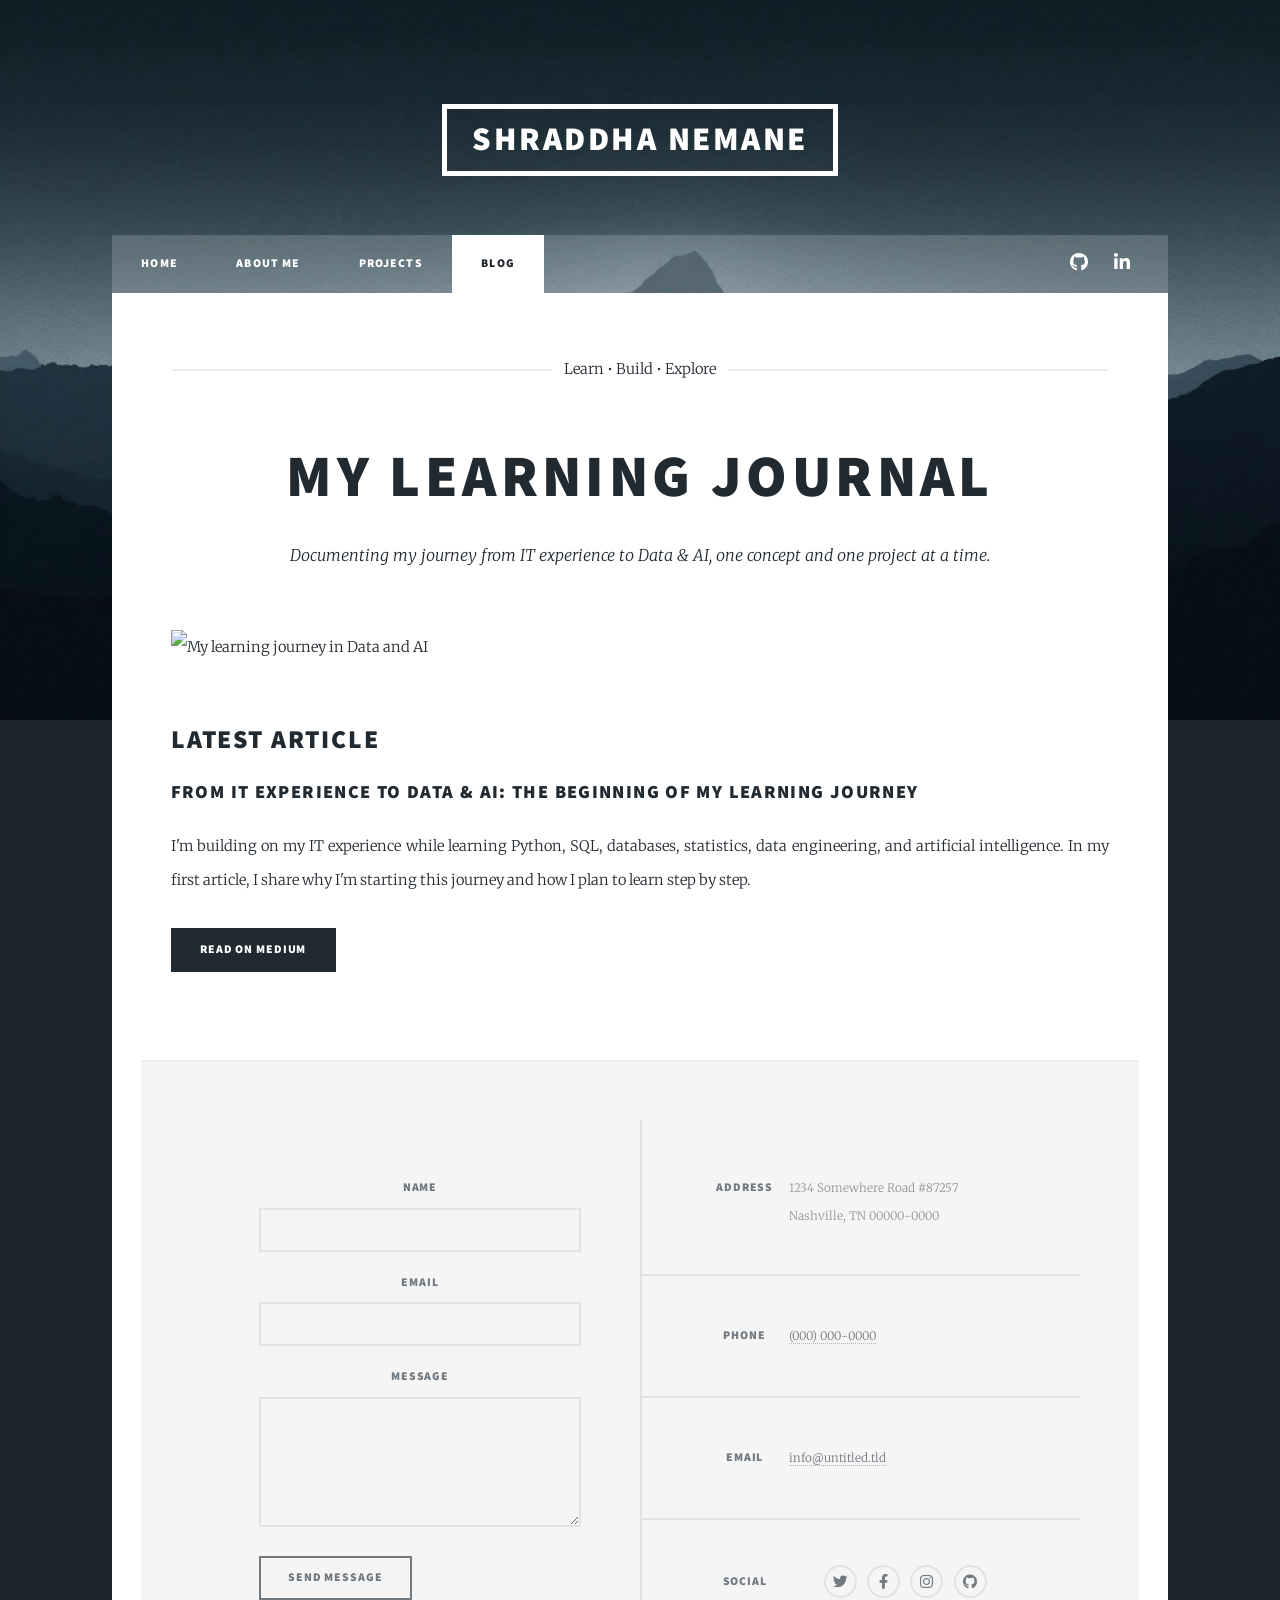
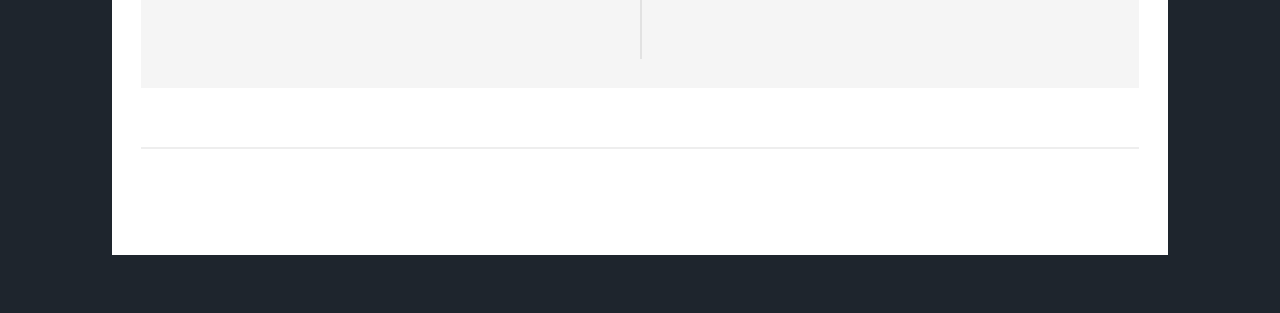
==== blog.html @ 227ca45e "Add files via upload" ====
<!DOCTYPE HTML>
<!--
	Massively by HTML5 UP
	html5up.net | @ajlkn
	Free for personal and commercial use under the CCA 3.0 license (html5up.net/license)
-->
<html>
	<head>
		<title>Blog | Shraddha Nemane</title>
		<meta charset="utf-8" />
		<meta name="viewport" content="width=device-width, initial-scale=1, user-scalable=no" />
		<link rel="stylesheet" href="assets/css/main.css" />
		<noscript><link rel="stylesheet" href="assets/css/noscript.css" /></noscript>
	</head>
	<body class="is-preload">

		<!-- Wrapper -->
			<div id="wrapper">

				
<!-- Header -->
<header id="header">
    <a href="index.html" class="logo">Shraddha Nemane</a>
</header>

<!-- Nav -->
<nav id="nav">
    <ul class="links">
        <li><a href="index.html">Home</a></li>
        <li><a href="generic.html">About Me</a></li>
        <li><a href="elements.html">Projects</a></li>
        <li class="active"><a href="blog.html">Blog</a></li>
    </ul>
<ul class="icons">
    <li>
        <a href="https://github.com/shraddhanemane"
           class="icon brands fa-github"
           target="_blank"
           rel="noopener noreferrer">
            <span class="label">GitHub</span>
        </a>
    </li>
    <li>
        <a href="https://www.linkedin.com/in/shraddha-nemane/"
           class="icon brands fa-linkedin-in"
           target="_blank"
           rel="noopener noreferrer">
            <span class="label">LinkedIn</span>
        </a>
    </li>
</ul>
</nav>

				<!-- Main -->
					<div id="main">

						<!-- Post -->
							
<section class="post">
    <header class="major">
        <span class="date">Learn • Build • Explore</span>
        <h1>My Learning Journal</h1>
        <p>
            Documenting my journey from IT experience to Data &amp; AI,
            one concept and one project at a time.
        </p>
    </header>

    <div class="image main">
        <img src="C:\Users\neman\OneDrive\Desktop\portfolio\images\blog-banner.jpg.jpg" alt="My learning journey in Data and AI" />
    </div>

    <h2>Latest Article</h2>
    <h3>From IT Experience to Data &amp; AI: The Beginning of My Learning Journey</h3>
    <p>
        I'm building on my IT experience while learning Python, SQL,
        databases, statistics, data engineering, and artificial intelligence.
        In my first article, I share why I'm starting this journey and
        how I plan to learn step by step.
    </p>

        <ul class="actions">
        <li>
            <a href="https://medium.com/@shraddhanemane/from-it-experience-to-data-ai-the-beginning-of-my-learning-journey-3a5a6d94800f?sharedUserId=shraddhanemane"
               class="button primary"
               target="_blank"
               rel="noopener noreferrer">
                Read on Medium
            </a>


</section>

				<!-- Footer -->
					<footer id="footer">
						<section>
							<form method="post" action="#">
								<div class="fields">
									<div class="field">
										<label for="name">Name</label>
										<input type="text" name="name" id="name" />
									</div>
									<div class="field">
										<label for="email">Email</label>
										<input type="text" name="email" id="email" />
									</div>
									<div class="field">
										<label for="message">Message</label>
										<textarea name="message" id="message" rows="3"></textarea>
									</div>
								</div>
								<ul class="actions">
									<li><input type="submit" value="Send Message" /></li>
								</ul>
							</form>
						</section>
						<section class="split contact">
							<section class="alt">
								<h3>Address</h3>
								<p>1234 Somewhere Road #87257<br />
								Nashville, TN 00000-0000</p>
							</section>
							<section>
								<h3>Phone</h3>
								<p><a href="#">(000) 000-0000</a></p>
							</section>
							<section>
								<h3>Email</h3>
								<p><a href="#">info@untitled.tld</a></p>
							</section>
							<section>
								<h3>Social</h3>
								<ul class="icons alt">
									<li><a href="#" class="icon brands alt fa-twitter"><span class="label">Twitter</span></a></li>
									<li><a href="#" class="icon brands alt fa-facebook-f"><span class="label">Facebook</span></a></li>
									<li><a href="#" class="icon brands alt fa-instagram"><span class="label">Instagram</span></a></li>
									<li><a href="#" class="icon brands alt fa-github"><span class="label">GitHub</span></a></li>
								</ul>
							</section>
						</section>
					</footer>

				<!-- Copyright -->
					<div id="copyright">
						<ul><li>&copy; Untitled</li><li>Design: <a href="https://html5up.net">HTML5 UP</a></li></ul>
					</div>

			</div>

		<!-- Scripts -->
			<script src="assets/js/jquery.min.js"></script>
			<script src="assets/js/jquery.scrollex.min.js"></script>
			<script src="assets/js/jquery.scrolly.min.js"></script>
			<script src="assets/js/browser.min.js"></script>
			<script src="assets/js/breakpoints.min.js"></script>
			<script src="assets/js/util.js"></script>
			<script src="assets/js/main.js"></script>

	</body>
</html>
---- assets/css/main.css ----
@import url(fontawesome-all.min.css);
@import url("https://fonts.googleapis.com/css?family=Merriweather:300,700,300italic,700italic|Source+Sans+Pro:900");

/*
	Massively by HTML5 UP
	html5up.net | @ajlkn
	Free for personal and commercial use under the CCA 3.0 license (html5up.net/license)
*/

html, body, div, span, applet, object,
iframe, h1, h2, h3, h4, h5, h6, p, blockquote,
pre, a, abbr, acronym, address, big, cite,
code, del, dfn, em, img, ins, kbd, q, s, samp,
small, strike, strong, sub, sup, tt, var, b,
u, i, center, dl, dt, dd, ol, ul, li, fieldset,
form, label, legend, table, caption, tbody,
tfoot, thead, tr, th, td, article, aside,
canvas, details, embed, figure, figcaption,
footer, header, hgroup, menu, nav, output, ruby,
section, summary, time, mark, audio, video {
	margin: 0;
	padding: 0;
	border: 0;
	font-size: 100%;
	font: inherit;
	vertical-align: baseline;}

article, aside, details, figcaption, figure,
footer, header, hgroup, menu, nav, section {
	display: block;}

body {
	line-height: 1;
}

ol, ul {
	list-style: none;
}

blockquote, q {
	quotes: none;
}

	blockquote:before, blockquote:after, q:before, q:after {
		content: '';
		content: none;
	}

table {
	border-collapse: collapse;
	border-spacing: 0;
}

body {
	-webkit-text-size-adjust: none;
}

mark {
	background-color: transparent;
	color: inherit;
}

input::-moz-focus-inner {
	border: 0;
	padding: 0;
}

input, select, textarea {
	-moz-appearance: none;
	-webkit-appearance: none;
	-ms-appearance: none;
	appearance: none;
}

/* Basic */

	@-ms-viewport {
		width: device-width;
	}

	body {
		-ms-overflow-style: scrollbar;
	}

	@media screen and (max-width: 480px) {

		html, body {
			min-width: 320px;
		}

	}

	html {
		box-sizing: border-box;
	}

	*, *:before, *:after {
		box-sizing: inherit;
	}

	body {
		background-color: #1e252d;
	}

		body.is-preload *, body.is-preload *:before, body.is-preload *:after {
			-moz-animation: none !important;
			-webkit-animation: none !important;
			-ms-animation: none !important;
			animation: none !important;
			-moz-transition: none !important;
			-webkit-transition: none !important;
			-ms-transition: none !important;
			transition: none !important;
		}

/* Type */

	html {
		font-size: 16pt;
	}

		@media screen and (max-width: 1680px) {

			html {
				font-size: 12pt;
			}

		}

		@media screen and (max-width: 1280px) {

			html {
				font-size: 11pt;
			}

		}

		@media screen and (max-width: 360px) {

			html {
				font-size: 10pt;
			}

		}

	body {
		color: #212931;
	}

	body, input, select, textarea {
		font-family: "Merriweather", Georgia, serif;
		font-weight: 300;
		font-size: 1rem;
		line-height: 2.375;
	}

	a {
		-moz-transition: color 0.2s ease-in-out, background-color 0.2s ease-in-out, border-color 0.2s ease-in-out, box-shadow 0.2s ease-in-out;
		-webkit-transition: color 0.2s ease-in-out, background-color 0.2s ease-in-out, border-color 0.2s ease-in-out, box-shadow 0.2s ease-in-out;
		-ms-transition: color 0.2s ease-in-out, background-color 0.2s ease-in-out, border-color 0.2s ease-in-out, box-shadow 0.2s ease-in-out;
		transition: color 0.2s ease-in-out, background-color 0.2s ease-in-out, border-color 0.2s ease-in-out, box-shadow 0.2s ease-in-out;
		border-bottom: dotted 1px;
		text-decoration: none;
	}

		a:hover {
			border-bottom-color: transparent;
		}

	strong, b {
		font-weight: 600;
	}

	em, i {
		font-style: italic;
	}

	p {
		text-align: justify;
		margin: 0 0 2rem 0;
	}

	h1, h2, h3, h4, h5, h6 {
		font-family: "Source Sans Pro", Helvetica, sans-serif;
		font-weight: 900;
		line-height: 1.5;
		letter-spacing: 0.075em;
		text-transform: uppercase;
		margin: 0 0 1rem 0;
	}

		h1 a, h2 a, h3 a, h4 a, h5 a, h6 a {
			border-bottom: 0;
			color: inherit;
			text-decoration: none;
		}

	h1 {
		font-size: 4rem;
		line-height: 1.1;
		margin: 0 0 2rem 0;
	}

	h2 {
		font-size: 1.75rem;
		line-height: 1.3;
		margin: 0 0 1.5rem 0;
	}

	h3 {
		font-size: 1.25rem;
		margin: 0 0 1.5rem 0;
	}

	h4 {
		font-size: 1rem;
	}

	h5 {
		font-size: 0.9rem;
	}

	h6 {
		font-size: 0.8rem;
	}

	sub {
		font-size: 0.8rem;
		position: relative;
		top: 0.5rem;
	}

	sup {
		font-size: 0.8rem;
		position: relative;
		top: -0.5rem;
	}

	blockquote {
		border-left: solid 4px;
		font-style: italic;
		margin: 0 0 2rem 0;
		padding: 0.5rem 0 0.5rem 2rem;
	}

	code {
		border: solid 2px;
		font-family: "Courier New", monospace;
		font-size: 0.9rem;
		margin: 0 0.25rem;
		padding: 0.25rem 0.65rem;
	}

	pre {
		-webkit-overflow-scrolling: touch;
		font-family: "Courier New", monospace;
		font-size: 0.9rem;
		margin: 0 0 2rem 0;
	}

		pre code {
			display: block;
			line-height: 1.75;
			padding: 1rem 1.5rem;
			overflow-x: auto;
		}

	hr {
		border: 0;
		border-bottom: solid 2px;
		margin: 3rem 0;
	}

		hr.major {
			margin: 5rem 0;
		}

	.align-left {
		text-align: left;
	}

	.align-center {
		text-align: center;
	}

	.align-right {
		text-align: right;
	}

	input, select, textarea {
		color: #212931;
	}

	a {
		color: #212931;
		border-bottom-color: rgba(33, 41, 49, 0.5);
	}

		a:hover {
			border-bottom-color: transparent;
			color: #18bfef !important;
		}

	strong, b {
		color: #212931;
	}

	h1, h2, h3, h4, h5, h6 {
		color: #212931;
	}

	blockquote {
		border-left-color: #eeeeee;
	}

	code {
		background: rgba(220, 220, 220, 0.25);
		border-color: #eeeeee;
	}

	hr {
		border-bottom-color: #eeeeee;
	}

/* Row */

	.row {
		display: flex;
		flex-wrap: wrap;
		box-sizing: border-box;
		align-items: stretch;
	}

		.row > * {
			box-sizing: border-box;
		}

		.row.gtr-uniform > * > :last-child {
			margin-bottom: 0;
		}

		.row.aln-left {
			justify-content: flex-start;
		}

		.row.aln-center {
			justify-content: center;
		}

		.row.aln-right {
			justify-content: flex-end;
		}

		.row.aln-top {
			align-items: flex-start;
		}

		.row.aln-middle {
			align-items: center;
		}

		.row.aln-bottom {
			align-items: flex-end;
		}

		.row > .imp {
			order: -1;
		}

		.row > .col-1 {
			width: 8.33333%;
		}

		.row > .off-1 {
			margin-left: 8.33333%;
		}

		.row > .col-2 {
			width: 16.66667%;
		}

		.row > .off-2 {
			margin-left: 16.66667%;
		}

		.row > .col-3 {
			width: 25%;
		}

		.row > .off-3 {
			margin-left: 25%;
		}

		.row > .col-4 {
			width: 33.33333%;
		}

		.row > .off-4 {
			margin-left: 33.33333%;
		}

		.row > .col-5 {
			width: 41.66667%;
		}

		.row > .off-5 {
			margin-left: 41.66667%;
		}

		.row > .col-6 {
			width: 50%;
		}

		.row > .off-6 {
			margin-left: 50%;
		}

		.row > .col-7 {
			width: 58.33333%;
		}

		.row > .off-7 {
			margin-left: 58.33333%;
		}

		.row > .col-8 {
			width: 66.66667%;
		}

		.row > .off-8 {
			margin-left: 66.66667%;
		}

		.row > .col-9 {
			width: 75%;
		}

		.row > .off-9 {
			margin-left: 75%;
		}

		.row > .col-10 {
			width: 83.33333%;
		}

		.row > .off-10 {
			margin-left: 83.33333%;
		}

		.row > .col-11 {
			width: 91.66667%;
		}

		.row > .off-11 {
			margin-left: 91.66667%;
		}

		.row > .col-12 {
			width: 100%;
		}

		.row > .off-12 {
			margin-left: 100%;
		}

		.row.gtr-0 {
			margin-top: 0;
			margin-left: 0rem;
		}

			.row.gtr-0 > * {
				padding: 0 0 0 0rem;
			}

			.row.gtr-0.gtr-uniform {
				margin-top: 0rem;
			}

				.row.gtr-0.gtr-uniform > * {
					padding-top: 0rem;
				}

		.row.gtr-25 {
			margin-top: 0;
			margin-left: -0.375rem;
		}

			.row.gtr-25 > * {
				padding: 0 0 0 0.375rem;
			}

			.row.gtr-25.gtr-uniform {
				margin-top: -0.375rem;
			}

				.row.gtr-25.gtr-uniform > * {
					padding-top: 0.375rem;
				}

		.row.gtr-50 {
			margin-top: 0;
			margin-left: -0.75rem;
		}

			.row.gtr-50 > * {
				padding: 0 0 0 0.75rem;
			}

			.row.gtr-50.gtr-uniform {
				margin-top: -0.75rem;
			}

				.row.gtr-50.gtr-uniform > * {
					padding-top: 0.75rem;
				}

		.row {
			margin-top: 0;
			margin-left: -1.5rem;
		}

			.row > * {
				padding: 0 0 0 1.5rem;
			}

			.row.gtr-uniform {
				margin-top: -1.5rem;
			}

				.row.gtr-uniform > * {
					padding-top: 1.5rem;
				}

		.row.gtr-150 {
			margin-top: 0;
			margin-left: -2.25rem;
		}

			.row.gtr-150 > * {
				padding: 0 0 0 2.25rem;
			}

			.row.gtr-150.gtr-uniform {
				margin-top: -2.25rem;
			}

				.row.gtr-150.gtr-uniform > * {
					padding-top: 2.25rem;
				}

		.row.gtr-200 {
			margin-top: 0;
			margin-left: -3rem;
		}

			.row.gtr-200 > * {
				padding: 0 0 0 3rem;
			}

			.row.gtr-200.gtr-uniform {
				margin-top: -3rem;
			}

				.row.gtr-200.gtr-uniform > * {
					padding-top: 3rem;
				}

		@media screen and (max-width: 1680px) {

			.row {
				display: flex;
				flex-wrap: wrap;
				box-sizing: border-box;
				align-items: stretch;
			}

				.row > * {
					box-sizing: border-box;
				}

				.row.gtr-uniform > * > :last-child {
					margin-bottom: 0;
				}

				.row.aln-left {
					justify-content: flex-start;
				}

				.row.aln-center {
					justify-content: center;
				}

				.row.aln-right {
					justify-content: flex-end;
				}

				.row.aln-top {
					align-items: flex-start;
				}

				.row.aln-middle {
					align-items: center;
				}

				.row.aln-bottom {
					align-items: flex-end;
				}

				.row > .imp-xlarge {
					order: -1;
				}

				.row > .col-1-xlarge {
					width: 8.33333%;
				}

				.row > .off-1-xlarge {
					margin-left: 8.33333%;
				}

				.row > .col-2-xlarge {
					width: 16.66667%;
				}

				.row > .off-2-xlarge {
					margin-left: 16.66667%;
				}

				.row > .col-3-xlarge {
					width: 25%;
				}

				.row > .off-3-xlarge {
					margin-left: 25%;
				}

				.row > .col-4-xlarge {
					width: 33.33333%;
				}

				.row > .off-4-xlarge {
					margin-left: 33.33333%;
				}

				.row > .col-5-xlarge {
					width: 41.66667%;
				}

				.row > .off-5-xlarge {
					margin-left: 41.66667%;
				}

				.row > .col-6-xlarge {
					width: 50%;
				}

				.row > .off-6-xlarge {
					margin-left: 50%;
				}

				.row > .col-7-xlarge {
					width: 58.33333%;
				}

				.row > .off-7-xlarge {
					margin-left: 58.33333%;
				}

				.row > .col-8-xlarge {
					width: 66.66667%;
				}

				.row > .off-8-xlarge {
					margin-left: 66.66667%;
				}

				.row > .col-9-xlarge {
					width: 75%;
				}

				.row > .off-9-xlarge {
					margin-left: 75%;
				}

				.row > .col-10-xlarge {
					width: 83.33333%;
				}

				.row > .off-10-xlarge {
					margin-left: 83.33333%;
				}

				.row > .col-11-xlarge {
					width: 91.66667%;
				}

				.row > .off-11-xlarge {
					margin-left: 91.66667%;
				}

				.row > .col-12-xlarge {
					width: 100%;
				}

				.row > .off-12-xlarge {
					margin-left: 100%;
				}

				.row.gtr-0 {
					margin-top: 0;
					margin-left: 0rem;
				}

					.row.gtr-0 > * {
						padding: 0 0 0 0rem;
					}

					.row.gtr-0.gtr-uniform {
						margin-top: 0rem;
					}

						.row.gtr-0.gtr-uniform > * {
							padding-top: 0rem;
						}

				.row.gtr-25 {
					margin-top: 0;
					margin-left: -0.375rem;
				}

					.row.gtr-25 > * {
						padding: 0 0 0 0.375rem;
					}

					.row.gtr-25.gtr-uniform {
						margin-top: -0.375rem;
					}

						.row.gtr-25.gtr-uniform > * {
							padding-top: 0.375rem;
						}

				.row.gtr-50 {
					margin-top: 0;
					margin-left: -0.75rem;
				}

					.row.gtr-50 > * {
						padding: 0 0 0 0.75rem;
					}

					.row.gtr-50.gtr-uniform {
						margin-top: -0.75rem;
					}

						.row.gtr-50.gtr-uniform > * {
							padding-top: 0.75rem;
						}

				.row {
					margin-top: 0;
					margin-left: -1.5rem;
				}

					.row > * {
						padding: 0 0 0 1.5rem;
					}

					.row.gtr-uniform {
						margin-top: -1.5rem;
					}

						.row.gtr-uniform > * {
							padding-top: 1.5rem;
						}

				.row.gtr-150 {
					margin-top: 0;
					margin-left: -2.25rem;
				}

					.row.gtr-150 > * {
						padding: 0 0 0 2.25rem;
					}

					.row.gtr-150.gtr-uniform {
						margin-top: -2.25rem;
					}

						.row.gtr-150.gtr-uniform > * {
							padding-top: 2.25rem;
						}

				.row.gtr-200 {
					margin-top: 0;
					margin-left: -3rem;
				}

					.row.gtr-200 > * {
						padding: 0 0 0 3rem;
					}

					.row.gtr-200.gtr-uniform {
						margin-top: -3rem;
					}

						.row.gtr-200.gtr-uniform > * {
							padding-top: 3rem;
						}

		}

		@media screen and (max-width: 1280px) {

			.row {
				display: flex;
				flex-wrap: wrap;
				box-sizing: border-box;
				align-items: stretch;
			}

				.row > * {
					box-sizing: border-box;
				}

				.row.gtr-uniform > * > :last-child {
					margin-bottom: 0;
				}

				.row.aln-left {
					justify-content: flex-start;
				}

				.row.aln-center {
					justify-content: center;
				}

				.row.aln-right {
					justify-content: flex-end;
				}

				.row.aln-top {
					align-items: flex-start;
				}

				.row.aln-middle {
					align-items: center;
				}

				.row.aln-bottom {
					align-items: flex-end;
				}

				.row > .imp-large {
					order: -1;
				}

				.row > .col-1-large {
					width: 8.33333%;
				}

				.row > .off-1-large {
					margin-left: 8.33333%;
				}

				.row > .col-2-large {
					width: 16.66667%;
				}

				.row > .off-2-large {
					margin-left: 16.66667%;
				}

				.row > .col-3-large {
					width: 25%;
				}

				.row > .off-3-large {
					margin-left: 25%;
				}

				.row > .col-4-large {
					width: 33.33333%;
				}

				.row > .off-4-large {
					margin-left: 33.33333%;
				}

				.row > .col-5-large {
					width: 41.66667%;
				}

				.row > .off-5-large {
					margin-left: 41.66667%;
				}

				.row > .col-6-large {
					width: 50%;
				}

				.row > .off-6-large {
					margin-left: 50%;
				}

				.row > .col-7-large {
					width: 58.33333%;
				}

				.row > .off-7-large {
					margin-left: 58.33333%;
				}

				.row > .col-8-large {
					width: 66.66667%;
				}

				.row > .off-8-large {
					margin-left: 66.66667%;
				}

				.row > .col-9-large {
					width: 75%;
				}

				.row > .off-9-large {
					margin-left: 75%;
				}

				.row > .col-10-large {
					width: 83.33333%;
				}

				.row > .off-10-large {
					margin-left: 83.33333%;
				}

				.row > .col-11-large {
					width: 91.66667%;
				}

				.row > .off-11-large {
					margin-left: 91.66667%;
				}

				.row > .col-12-large {
					width: 100%;
				}

				.row > .off-12-large {
					margin-left: 100%;
				}

				.row.gtr-0 {
					margin-top: 0;
					margin-left: 0rem;
				}

					.row.gtr-0 > * {
						padding: 0 0 0 0rem;
					}

					.row.gtr-0.gtr-uniform {
						margin-top: 0rem;
					}

						.row.gtr-0.gtr-uniform > * {
							padding-top: 0rem;
						}

				.row.gtr-25 {
					margin-top: 0;
					margin-left: -0.375rem;
				}

					.row.gtr-25 > * {
						padding: 0 0 0 0.375rem;
					}

					.row.gtr-25.gtr-uniform {
						margin-top: -0.375rem;
					}

						.row.gtr-25.gtr-uniform > * {
							padding-top: 0.375rem;
						}

				.row.gtr-50 {
					margin-top: 0;
					margin-left: -0.75rem;
				}

					.row.gtr-50 > * {
						padding: 0 0 0 0.75rem;
					}

					.row.gtr-50.gtr-uniform {
						margin-top: -0.75rem;
					}

						.row.gtr-50.gtr-uniform > * {
							padding-top: 0.75rem;
						}

				.row {
					margin-top: 0;
					margin-left: -1.5rem;
				}

					.row > * {
						padding: 0 0 0 1.5rem;
					}

					.row.gtr-uniform {
						margin-top: -1.5rem;
					}

						.row.gtr-uniform > * {
							padding-top: 1.5rem;
						}

				.row.gtr-150 {
					margin-top: 0;
					margin-left: -2.25rem;
				}

					.row.gtr-150 > * {
						padding: 0 0 0 2.25rem;
					}

					.row.gtr-150.gtr-uniform {
						margin-top: -2.25rem;
					}

						.row.gtr-150.gtr-uniform > * {
							padding-top: 2.25rem;
						}

				.row.gtr-200 {
					margin-top: 0;
					margin-left: -3rem;
				}

					.row.gtr-200 > * {
						padding: 0 0 0 3rem;
					}

					.row.gtr-200.gtr-uniform {
						margin-top: -3rem;
					}

						.row.gtr-200.gtr-uniform > * {
							padding-top: 3rem;
						}

		}

		@media screen and (max-width: 980px) {

			.row {
				display: flex;
				flex-wrap: wrap;
				box-sizing: border-box;
				align-items: stretch;
			}

				.row > * {
					box-sizing: border-box;
				}

				.row.gtr-uniform > * > :last-child {
					margin-bottom: 0;
				}

				.row.aln-left {
					justify-content: flex-start;
				}

				.row.aln-center {
					justify-content: center;
				}

				.row.aln-right {
					justify-content: flex-end;
				}

				.row.aln-top {
					align-items: flex-start;
				}

				.row.aln-middle {
					align-items: center;
				}

				.row.aln-bottom {
					align-items: flex-end;
				}

				.row > .imp-medium {
					order: -1;
				}

				.row > .col-1-medium {
					width: 8.33333%;
				}

				.row > .off-1-medium {
					margin-left: 8.33333%;
				}

				.row > .col-2-medium {
					width: 16.66667%;
				}

				.row > .off-2-medium {
					margin-left: 16.66667%;
				}

				.row > .col-3-medium {
					width: 25%;
				}

				.row > .off-3-medium {
					margin-left: 25%;
				}

				.row > .col-4-medium {
					width: 33.33333%;
				}

				.row > .off-4-medium {
					margin-left: 33.33333%;
				}

				.row > .col-5-medium {
					width: 41.66667%;
				}

				.row > .off-5-medium {
					margin-left: 41.66667%;
				}

				.row > .col-6-medium {
					width: 50%;
				}

				.row > .off-6-medium {
					margin-left: 50%;
				}

				.row > .col-7-medium {
					width: 58.33333%;
				}

				.row > .off-7-medium {
					margin-left: 58.33333%;
				}

				.row > .col-8-medium {
					width: 66.66667%;
				}

				.row > .off-8-medium {
					margin-left: 66.66667%;
				}

				.row > .col-9-medium {
					width: 75%;
				}

				.row > .off-9-medium {
					margin-left: 75%;
				}

				.row > .col-10-medium {
					width: 83.33333%;
				}

				.row > .off-10-medium {
					margin-left: 83.33333%;
				}

				.row > .col-11-medium {
					width: 91.66667%;
				}

				.row > .off-11-medium {
					margin-left: 91.66667%;
				}

				.row > .col-12-medium {
					width: 100%;
				}

				.row > .off-12-medium {
					margin-left: 100%;
				}

				.row.gtr-0 {
					margin-top: 0;
					margin-left: 0rem;
				}

					.row.gtr-0 > * {
						padding: 0 0 0 0rem;
					}

					.row.gtr-0.gtr-uniform {
						margin-top: 0rem;
					}

						.row.gtr-0.gtr-uniform > * {
							padding-top: 0rem;
						}

				.row.gtr-25 {
					margin-top: 0;
					margin-left: -0.375rem;
				}

					.row.gtr-25 > * {
						padding: 0 0 0 0.375rem;
					}

					.row.gtr-25.gtr-uniform {
						margin-top: -0.375rem;
					}

						.row.gtr-25.gtr-uniform > * {
							padding-top: 0.375rem;
						}

				.row.gtr-50 {
					margin-top: 0;
					margin-left: -0.75rem;
				}

					.row.gtr-50 > * {
						padding: 0 0 0 0.75rem;
					}

					.row.gtr-50.gtr-uniform {
						margin-top: -0.75rem;
					}

						.row.gtr-50.gtr-uniform > * {
							padding-top: 0.75rem;
						}

				.row {
					margin-top: 0;
					margin-left: -1.5rem;
				}

					.row > * {
						padding: 0 0 0 1.5rem;
					}

					.row.gtr-uniform {
						margin-top: -1.5rem;
					}

						.row.gtr-uniform > * {
							padding-top: 1.5rem;
						}

				.row.gtr-150 {
					margin-top: 0;
					margin-left: -2.25rem;
				}

					.row.gtr-150 > * {
						padding: 0 0 0 2.25rem;
					}

					.row.gtr-150.gtr-uniform {
						margin-top: -2.25rem;
					}

						.row.gtr-150.gtr-uniform > * {
							padding-top: 2.25rem;
						}

				.row.gtr-200 {
					margin-top: 0;
					margin-left: -3rem;
				}

					.row.gtr-200 > * {
						padding: 0 0 0 3rem;
					}

					.row.gtr-200.gtr-uniform {
						margin-top: -3rem;
					}

						.row.gtr-200.gtr-uniform > * {
							padding-top: 3rem;
						}

		}

		@media screen and (max-width: 736px) {

			.row {
				display: flex;
				flex-wrap: wrap;
				box-sizing: border-box;
				align-items: stretch;
			}

				.row > * {
					box-sizing: border-box;
				}

				.row.gtr-uniform > * > :last-child {
					margin-bottom: 0;
				}

				.row.aln-left {
					justify-content: flex-start;
				}

				.row.aln-center {
					justify-content: center;
				}

				.row.aln-right {
					justify-content: flex-end;
				}

				.row.aln-top {
					align-items: flex-start;
				}

				.row.aln-middle {
					align-items: center;
				}

				.row.aln-bottom {
					align-items: flex-end;
				}

				.row > .imp-small {
					order: -1;
				}

				.row > .col-1-small {
					width: 8.33333%;
				}

				.row > .off-1-small {
					margin-left: 8.33333%;
				}

				.row > .col-2-small {
					width: 16.66667%;
				}

				.row > .off-2-small {
					margin-left: 16.66667%;
				}

				.row > .col-3-small {
					width: 25%;
				}

				.row > .off-3-small {
					margin-left: 25%;
				}

				.row > .col-4-small {
					width: 33.33333%;
				}

				.row > .off-4-small {
					margin-left: 33.33333%;
				}

				.row > .col-5-small {
					width: 41.66667%;
				}

				.row > .off-5-small {
					margin-left: 41.66667%;
				}

				.row > .col-6-small {
					width: 50%;
				}

				.row > .off-6-small {
					margin-left: 50%;
				}

				.row > .col-7-small {
					width: 58.33333%;
				}

				.row > .off-7-small {
					margin-left: 58.33333%;
				}

				.row > .col-8-small {
					width: 66.66667%;
				}

				.row > .off-8-small {
					margin-left: 66.66667%;
				}

				.row > .col-9-small {
					width: 75%;
				}

				.row > .off-9-small {
					margin-left: 75%;
				}

				.row > .col-10-small {
					width: 83.33333%;
				}

				.row > .off-10-small {
					margin-left: 83.33333%;
				}

				.row > .col-11-small {
					width: 91.66667%;
				}

				.row > .off-11-small {
					margin-left: 91.66667%;
				}

				.row > .col-12-small {
					width: 100%;
				}

				.row > .off-12-small {
					margin-left: 100%;
				}

				.row.gtr-0 {
					margin-top: 0;
					margin-left: 0rem;
				}

					.row.gtr-0 > * {
						padding: 0 0 0 0rem;
					}

					.row.gtr-0.gtr-uniform {
						margin-top: 0rem;
					}

						.row.gtr-0.gtr-uniform > * {
							padding-top: 0rem;
						}

				.row.gtr-25 {
					margin-top: 0;
					margin-left: -0.375rem;
				}

					.row.gtr-25 > * {
						padding: 0 0 0 0.375rem;
					}

					.row.gtr-25.gtr-uniform {
						margin-top: -0.375rem;
					}

						.row.gtr-25.gtr-uniform > * {
							padding-top: 0.375rem;
						}

				.row.gtr-50 {
					margin-top: 0;
					margin-left: -0.75rem;
				}

					.row.gtr-50 > * {
						padding: 0 0 0 0.75rem;
					}

					.row.gtr-50.gtr-uniform {
						margin-top: -0.75rem;
					}

						.row.gtr-50.gtr-uniform > * {
							padding-top: 0.75rem;
						}

				.row {
					margin-top: 0;
					margin-left: -1.5rem;
				}

					.row > * {
						padding: 0 0 0 1.5rem;
					}

					.row.gtr-uniform {
						margin-top: -1.5rem;
					}

						.row.gtr-uniform > * {
							padding-top: 1.5rem;
						}

				.row.gtr-150 {
					margin-top: 0;
					margin-left: -2.25rem;
				}

					.row.gtr-150 > * {
						padding: 0 0 0 2.25rem;
					}

					.row.gtr-150.gtr-uniform {
						margin-top: -2.25rem;
					}

						.row.gtr-150.gtr-uniform > * {
							padding-top: 2.25rem;
						}

				.row.gtr-200 {
					margin-top: 0;
					margin-left: -3rem;
				}

					.row.gtr-200 > * {
						padding: 0 0 0 3rem;
					}

					.row.gtr-200.gtr-uniform {
						margin-top: -3rem;
					}

						.row.gtr-200.gtr-uniform > * {
							padding-top: 3rem;
						}

		}

		@media screen and (max-width: 480px) {

			.row {
				display: flex;
				flex-wrap: wrap;
				box-sizing: border-box;
				align-items: stretch;
			}

				.row > * {
					box-sizing: border-box;
				}

				.row.gtr-uniform > * > :last-child {
					margin-bottom: 0;
				}

				.row.aln-left {
					justify-content: flex-start;
				}

				.row.aln-center {
					justify-content: center;
				}

				.row.aln-right {
					justify-content: flex-end;
				}

				.row.aln-top {
					align-items: flex-start;
				}

				.row.aln-middle {
					align-items: center;
				}

				.row.aln-bottom {
					align-items: flex-end;
				}

				.row > .imp-xsmall {
					order: -1;
				}

				.row > .col-1-xsmall {
					width: 8.33333%;
				}

				.row > .off-1-xsmall {
					margin-left: 8.33333%;
				}

				.row > .col-2-xsmall {
					width: 16.66667%;
				}

				.row > .off-2-xsmall {
					margin-left: 16.66667%;
				}

				.row > .col-3-xsmall {
					width: 25%;
				}

				.row > .off-3-xsmall {
					margin-left: 25%;
				}

				.row > .col-4-xsmall {
					width: 33.33333%;
				}

				.row > .off-4-xsmall {
					margin-left: 33.33333%;
				}

				.row > .col-5-xsmall {
					width: 41.66667%;
				}

				.row > .off-5-xsmall {
					margin-left: 41.66667%;
				}

				.row > .col-6-xsmall {
					width: 50%;
				}

				.row > .off-6-xsmall {
					margin-left: 50%;
				}

				.row > .col-7-xsmall {
					width: 58.33333%;
				}

				.row > .off-7-xsmall {
					margin-left: 58.33333%;
				}

				.row > .col-8-xsmall {
					width: 66.66667%;
				}

				.row > .off-8-xsmall {
					margin-left: 66.66667%;
				}

				.row > .col-9-xsmall {
					width: 75%;
				}

				.row > .off-9-xsmall {
					margin-left: 75%;
				}

				.row > .col-10-xsmall {
					width: 83.33333%;
				}

				.row > .off-10-xsmall {
					margin-left: 83.33333%;
				}

				.row > .col-11-xsmall {
					width: 91.66667%;
				}

				.row > .off-11-xsmall {
					margin-left: 91.66667%;
				}

				.row > .col-12-xsmall {
					width: 100%;
				}

				.row > .off-12-xsmall {
					margin-left: 100%;
				}

				.row.gtr-0 {
					margin-top: 0;
					margin-left: 0rem;
				}

					.row.gtr-0 > * {
						padding: 0 0 0 0rem;
					}

					.row.gtr-0.gtr-uniform {
						margin-top: 0rem;
					}

						.row.gtr-0.gtr-uniform > * {
							padding-top: 0rem;
						}

				.row.gtr-25 {
					margin-top: 0;
					margin-left: -0.375rem;
				}

					.row.gtr-25 > * {
						padding: 0 0 0 0.375rem;
					}

					.row.gtr-25.gtr-uniform {
						margin-top: -0.375rem;
					}

						.row.gtr-25.gtr-uniform > * {
							padding-top: 0.375rem;
						}

				.row.gtr-50 {
					margin-top: 0;
					margin-left: -0.75rem;
				}

					.row.gtr-50 > * {
						padding: 0 0 0 0.75rem;
					}

					.row.gtr-50.gtr-uniform {
						margin-top: -0.75rem;
					}

						.row.gtr-50.gtr-uniform > * {
							padding-top: 0.75rem;
						}

				.row {
					margin-top: 0;
					margin-left: -1.5rem;
				}

					.row > * {
						padding: 0 0 0 1.5rem;
					}

					.row.gtr-uniform {
						margin-top: -1.5rem;
					}

						.row.gtr-uniform > * {
							padding-top: 1.5rem;
						}

				.row.gtr-150 {
					margin-top: 0;
					margin-left: -2.25rem;
				}

					.row.gtr-150 > * {
						padding: 0 0 0 2.25rem;
					}

					.row.gtr-150.gtr-uniform {
						margin-top: -2.25rem;
					}

						.row.gtr-150.gtr-uniform > * {
							padding-top: 2.25rem;
						}

				.row.gtr-200 {
					margin-top: 0;
					margin-left: -3rem;
				}

					.row.gtr-200 > * {
						padding: 0 0 0 3rem;
					}

					.row.gtr-200.gtr-uniform {
						margin-top: -3rem;
					}

						.row.gtr-200.gtr-uniform > * {
							padding-top: 3rem;
						}

		}

		@media screen and (max-width: 360px) {

			.row {
				display: flex;
				flex-wrap: wrap;
				box-sizing: border-box;
				align-items: stretch;
			}

				.row > * {
					box-sizing: border-box;
				}

				.row.gtr-uniform > * > :last-child {
					margin-bottom: 0;
				}

				.row.aln-left {
					justify-content: flex-start;
				}

				.row.aln-center {
					justify-content: center;
				}

				.row.aln-right {
					justify-content: flex-end;
				}

				.row.aln-top {
					align-items: flex-start;
				}

				.row.aln-middle {
					align-items: center;
				}

				.row.aln-bottom {
					align-items: flex-end;
				}

				.row > .imp-xxsmall {
					order: -1;
				}

				.row > .col-1-xxsmall {
					width: 8.33333%;
				}

				.row > .off-1-xxsmall {
					margin-left: 8.33333%;
				}

				.row > .col-2-xxsmall {
					width: 16.66667%;
				}

				.row > .off-2-xxsmall {
					margin-left: 16.66667%;
				}

				.row > .col-3-xxsmall {
					width: 25%;
				}

				.row > .off-3-xxsmall {
					margin-left: 25%;
				}

				.row > .col-4-xxsmall {
					width: 33.33333%;
				}

				.row > .off-4-xxsmall {
					margin-left: 33.33333%;
				}

				.row > .col-5-xxsmall {
					width: 41.66667%;
				}

				.row > .off-5-xxsmall {
					margin-left: 41.66667%;
				}

				.row > .col-6-xxsmall {
					width: 50%;
				}

				.row > .off-6-xxsmall {
					margin-left: 50%;
				}

				.row > .col-7-xxsmall {
					width: 58.33333%;
				}

				.row > .off-7-xxsmall {
					margin-left: 58.33333%;
				}

				.row > .col-8-xxsmall {
					width: 66.66667%;
				}

				.row > .off-8-xxsmall {
					margin-left: 66.66667%;
				}

				.row > .col-9-xxsmall {
					width: 75%;
				}

				.row > .off-9-xxsmall {
					margin-left: 75%;
				}

				.row > .col-10-xxsmall {
					width: 83.33333%;
				}

				.row > .off-10-xxsmall {
					margin-left: 83.33333%;
				}

				.row > .col-11-xxsmall {
					width: 91.66667%;
				}

				.row > .off-11-xxsmall {
					margin-left: 91.66667%;
				}

				.row > .col-12-xxsmall {
					width: 100%;
				}

				.row > .off-12-xxsmall {
					margin-left: 100%;
				}

				.row.gtr-0 {
					margin-top: 0;
					margin-left: 0rem;
				}

					.row.gtr-0 > * {
						padding: 0 0 0 0rem;
					}

					.row.gtr-0.gtr-uniform {
						margin-top: 0rem;
					}

						.row.gtr-0.gtr-uniform > * {
							padding-top: 0rem;
						}

				.row.gtr-25 {
					margin-top: 0;
					margin-left: -0.375rem;
				}

					.row.gtr-25 > * {
						padding: 0 0 0 0.375rem;
					}

					.row.gtr-25.gtr-uniform {
						margin-top: -0.375rem;
					}

						.row.gtr-25.gtr-uniform > * {
							padding-top: 0.375rem;
						}

				.row.gtr-50 {
					margin-top: 0;
					margin-left: -0.75rem;
				}

					.row.gtr-50 > * {
						padding: 0 0 0 0.75rem;
					}

					.row.gtr-50.gtr-uniform {
						margin-top: -0.75rem;
					}

						.row.gtr-50.gtr-uniform > * {
							padding-top: 0.75rem;
						}

				.row {
					margin-top: 0;
					margin-left: -1.5rem;
				}

					.row > * {
						padding: 0 0 0 1.5rem;
					}

					.row.gtr-uniform {
						margin-top: -1.5rem;
					}

						.row.gtr-uniform > * {
							padding-top: 1.5rem;
						}

				.row.gtr-150 {
					margin-top: 0;
					margin-left: -2.25rem;
				}

					.row.gtr-150 > * {
						padding: 0 0 0 2.25rem;
					}

					.row.gtr-150.gtr-uniform {
						margin-top: -2.25rem;
					}

						.row.gtr-150.gtr-uniform > * {
							padding-top: 2.25rem;
						}

				.row.gtr-200 {
					margin-top: 0;
					margin-left: -3rem;
				}

					.row.gtr-200 > * {
						padding: 0 0 0 3rem;
					}

					.row.gtr-200.gtr-uniform {
						margin-top: -3rem;
					}

						.row.gtr-200.gtr-uniform > * {
							padding-top: 3rem;
						}

		}

/* Box */

	.box {
		border: solid 2px;
		margin-bottom: 2rem;
		padding: 1.5rem;
	}

		.box > :last-child,
		.box > :last-child > :last-child,
		.box > :last-child > :last-child > :last-child {
			margin-bottom: 0;
		}

		.box.alt {
			border: 0;
			border-radius: 0;
			padding: 0;
		}

	.box {
		border-color: #eeeeee;
	}

/* Button */

	input[type="submit"],
	input[type="reset"],
	input[type="button"],
	button,
	.button {
		-moz-appearance: none;
		-webkit-appearance: none;
		-ms-appearance: none;
		appearance: none;
		-moz-transition: background-color 0.2s ease-in-out, box-shadow 0.2s ease-in-out, color 0.2s ease-in-out;
		-webkit-transition: background-color 0.2s ease-in-out, box-shadow 0.2s ease-in-out, color 0.2s ease-in-out;
		-ms-transition: background-color 0.2s ease-in-out, box-shadow 0.2s ease-in-out, color 0.2s ease-in-out;
		transition: background-color 0.2s ease-in-out, box-shadow 0.2s ease-in-out, color 0.2s ease-in-out;
		border: 0;
		border-radius: 0;
		cursor: pointer;
		display: inline-block;
		font-family: "Source Sans Pro", Helvetica, sans-serif;
		font-size: 0.8rem;
		font-weight: 900;
		letter-spacing: 0.075em;
		height: 3rem;
		line-height: 3rem;
		padding: 0 2rem;
		text-align: center;
		text-decoration: none;
		text-transform: uppercase;
		white-space: nowrap;
	}

		input[type="submit"].icon:before,
		input[type="reset"].icon:before,
		input[type="button"].icon:before,
		button.icon:before,
		.button.icon:before {
			margin-right: 0.5rem;
		}

		input[type="submit"].icon.solo,
		input[type="reset"].icon.solo,
		input[type="button"].icon.solo,
		button.icon.solo,
		.button.icon.solo {
			position: relative;
			width: 4rem;
			height: 4rem;
			line-height: 4rem;
			border-radius: 4rem;
			text-indent: 4rem;
			overflow: hidden;
			padding: 0;
			white-space: nowrap;
		}

			input[type="submit"].icon.solo:before,
			input[type="reset"].icon.solo:before,
			input[type="button"].icon.solo:before,
			button.icon.solo:before,
			.button.icon.solo:before {
				position: absolute;
				display: block;
				top: 0;
				left: 0;
				width: inherit;
				height: inherit;
				line-height: inherit;
				font-size: 1.25rem;
				margin-right: 0;
				text-align: center;
				text-indent: 0;
			}

		input[type="submit"].fit,
		input[type="reset"].fit,
		input[type="button"].fit,
		button.fit,
		.button.fit {
			width: 100%;
		}

		input[type="submit"].small,
		input[type="reset"].small,
		input[type="button"].small,
		button.small,
		.button.small {
			font-size: 0.7rem;
			height: 2.5rem;
			line-height: 2.5rem;
			padding: 0 1.5rem;
		}

		input[type="submit"].large,
		input[type="reset"].large,
		input[type="button"].large,
		button.large,
		.button.large {
			font-size: 0.9rem;
			height: 3.5rem;
			line-height: 3.5rem;
			padding: 0 2.75rem;
		}

		@media screen and (max-width: 980px) {

			input[type="submit"],
			input[type="reset"],
			input[type="button"],
			button,
			.button {
				font-size: 0.9rem;
				height: 3.25rem;
				line-height: 3.25rem;
			}

				input[type="submit"].large,
				input[type="reset"].large,
				input[type="button"].large,
				button.large,
				.button.large {
					font-size: 1rem;
					height: 3.75rem;
					line-height: 3.75rem;
				}

		}

		input[type="submit"].disabled, input[type="submit"]:disabled,
		input[type="reset"].disabled,
		input[type="reset"]:disabled,
		input[type="button"].disabled,
		input[type="button"]:disabled,
		button.disabled,
		button:disabled,
		.button.disabled,
		.button:disabled {
			pointer-events: none;
			opacity: 0.25;
		}

	input[type="submit"],
	input[type="reset"],
	input[type="button"],
	button,
	.button {
		background-color: transparent;
		box-shadow: inset 0 0 0 2px #212931;
		color: #212931 !important;
	}

		input[type="submit"]:hover,
		input[type="reset"]:hover,
		input[type="button"]:hover,
		button:hover,
		.button:hover {
			box-shadow: inset 0 0 0 2px #18bfef;
			color: #18bfef !important;
		}

		input[type="submit"].primary,
		input[type="reset"].primary,
		input[type="button"].primary,
		button.primary,
		.button.primary {
			background-color: #212931;
			box-shadow: none;
			color: #ffffff !important;
		}

			input[type="submit"].primary:hover,
			input[type="reset"].primary:hover,
			input[type="button"].primary:hover,
			button.primary:hover,
			.button.primary:hover {
				background-color: #18bfef;
			}

/* Form */

	form {
		margin: 0 0 2rem 0;
	}

		form > :last-child {
			margin-bottom: 0;
		}

		form > .fields {
			display: -moz-flex;
			display: -webkit-flex;
			display: -ms-flex;
			display: flex;
			-moz-flex-wrap: wrap;
			-webkit-flex-wrap: wrap;
			-ms-flex-wrap: wrap;
			flex-wrap: wrap;
			width: calc(100% + 3rem);
			margin: -1.5rem 0 2rem -1.5rem;
		}

			form > .fields > .field {
				-moz-flex-grow: 0;
				-webkit-flex-grow: 0;
				-ms-flex-grow: 0;
				flex-grow: 0;
				-moz-flex-shrink: 0;
				-webkit-flex-shrink: 0;
				-ms-flex-shrink: 0;
				flex-shrink: 0;
				padding: 1.5rem 0 0 1.5rem;
				width: calc(100% - 1.5rem);
			}

				form > .fields > .field.half {
					width: calc(50% - 0.75rem);
				}

				form > .fields > .field.third {
					width: calc(100%/3 - 0.5rem);
				}

				form > .fields > .field.quarter {
					width: calc(25% - 0.375rem);
				}

		@media screen and (max-width: 480px) {

			form > .fields {
				width: calc(100% + 3rem);
				margin: -1.5rem 0 2rem -1.5rem;
			}

				form > .fields > .field {
					padding: 1.5rem 0 0 1.5rem;
					width: calc(100% - 1.5rem);
				}

					form > .fields > .field.half {
						width: calc(100% - 1.5rem);
					}

					form > .fields > .field.third {
						width: calc(100% - 1.5rem);
					}

					form > .fields > .field.quarter {
						width: calc(100% - 1.5rem);
					}

		}

	label {
		display: block;
		font-family: "Source Sans Pro", Helvetica, sans-serif;
		font-weight: 900;
		line-height: 1.5;
		letter-spacing: 0.075em;
		font-size: 0.8rem;
		text-transform: uppercase;
		margin: 0 0 0.75rem 0;
	}

		@media screen and (max-width: 980px) {

			label {
				font-size: 0.9rem;
			}

		}

	input[type="text"],
	input[type="password"],
	input[type="email"],
	select,
	textarea {
		-moz-appearance: none;
		-webkit-appearance: none;
		-ms-appearance: none;
		appearance: none;
		background: transparent;
		border-radius: 0;
		border: solid 2px;
		color: inherit;
		display: block;
		outline: 0;
		padding: 0 1rem;
		text-decoration: none;
		width: 100%;
	}

		input[type="text"]:invalid,
		input[type="password"]:invalid,
		input[type="email"]:invalid,
		select:invalid,
		textarea:invalid {
			box-shadow: none;
		}

	select {
		background-size: 1.25rem;
		background-repeat: no-repeat;
		background-position: calc(100% - 1rem) center;
		height: 3rem;
		padding-right: 3rem;
		text-overflow: ellipsis;
	}

		select:focus::-ms-value {
			background-color: transparent;
		}

		select::-ms-expand {
			display: none;
		}

	input[type="text"],
	input[type="password"],
	input[type="email"],
	select {
		height: 3rem;
	}

	textarea {
		padding: 0.75rem 1rem;
	}

	input[type="checkbox"],
	input[type="radio"] {
		-moz-appearance: none;
		-webkit-appearance: none;
		-ms-appearance: none;
		appearance: none;
		display: block;
		float: left;
		margin-right: -2rem;
		opacity: 0;
		width: 1rem;
		z-index: -1;
	}

		input[type="checkbox"] + label,
		input[type="radio"] + label {
			text-decoration: none;
			cursor: pointer;
			display: inline-block;
			font-size: 1rem;
			letter-spacing: 0;
			font-family: "Merriweather", Georgia, serif;
			text-transform: none;
			font-weight: 300;
			padding-left: 2.8rem;
			padding-right: 1rem;
			position: relative;
		}

			input[type="checkbox"] + label:before,
			input[type="radio"] + label:before {
				-moz-osx-font-smoothing: grayscale;
				-webkit-font-smoothing: antialiased;
				display: inline-block;
				font-style: normal;
				font-variant: normal;
				text-rendering: auto;
				line-height: 1;
				text-transform: none !important;
				font-family: 'Font Awesome 5 Free';
				font-weight: 900;
			}

			input[type="checkbox"] + label:before,
			input[type="radio"] + label:before {
				border-radius: 0;
				border: solid 2px;
				content: '';
				display: inline-block;
				font-size: 0.8rem;
				height: 1.8rem;
				left: 0;
				line-height: 1.65rem;
				position: absolute;
				text-align: center;
				top: -0.125rem;
				width: 1.8rem;
			}

		input[type="checkbox"]:checked + label:before,
		input[type="radio"]:checked + label:before {
			content: '\f00c';
		}

	input[type="checkbox"] + label:before {
		border-radius: 0;
	}

	input[type="radio"] + label:before {
		border-radius: 100%;
	}

	::-webkit-input-placeholder {
		opacity: 1.0;
	}

	:-moz-placeholder {
		opacity: 1.0;
	}

	::-moz-placeholder {
		opacity: 1.0;
	}

	:-ms-input-placeholder {
		opacity: 1.0;
	}

	label {
		color: #212931;
	}

	input[type="text"],
	input[type="password"],
	input[type="email"],
	select,
	textarea {
		border-color: #eeeeee;
	}

		input[type="text"]:focus,
		input[type="password"]:focus,
		input[type="email"]:focus,
		select:focus,
		textarea:focus {
			border-color: #18bfef;
		}

	select {
		background-image: url("data:image/svg+xml;charset=utf8,%3Csvg xmlns='http://www.w3.org/2000/svg' width='40' height='40' preserveAspectRatio='none' viewBox='0 0 40 40'%3E%3Cpath d='M9.4,12.3l10.4,10.4l10.4-10.4c0.2-0.2,0.5-0.4,0.9-0.4c0.3,0,0.6,0.1,0.9,0.4l3.3,3.3c0.2,0.2,0.4,0.5,0.4,0.9 c0,0.4-0.1,0.6-0.4,0.9L20.7,31.9c-0.2,0.2-0.5,0.4-0.9,0.4c-0.3,0-0.6-0.1-0.9-0.4L4.3,17.3c-0.2-0.2-0.4-0.5-0.4-0.9 c0-0.4,0.1-0.6,0.4-0.9l3.3-3.3c0.2-0.2,0.5-0.4,0.9-0.4S9.1,12.1,9.4,12.3z' fill='%23eeeeee' /%3E%3C/svg%3E");
	}

		select option {
			background-color: #ffffff;
			color: #212931;
		}

	.select-wrapper:before {
		color: #eeeeee;
	}

	input[type="checkbox"] + label,
	input[type="radio"] + label {
		color: #212931;
	}

		input[type="checkbox"] + label:before,
		input[type="radio"] + label:before {
			border-color: #eeeeee;
		}

	input[type="checkbox"]:checked + label:before,
	input[type="radio"]:checked + label:before {
		background-color: #212931;
		border-color: #212931;
		color: #ffffff;
	}

	input[type="checkbox"]:focus + label:before,
	input[type="radio"]:focus + label:before {
		border-color: #18bfef;
	}

	::-webkit-input-placeholder {
		color: #909498 !important;
	}

	:-moz-placeholder {
		color: #909498 !important;
	}

	::-moz-placeholder {
		color: #909498 !important;
	}

	:-ms-input-placeholder {
		color: #909498 !important;
	}

	.formerize-placeholder {
		color: #909498 !important;
	}

/* Icon */

	.icon {
		text-decoration: none;
		border-bottom: none;
		position: relative;
	}

		.icon:before {
			-moz-osx-font-smoothing: grayscale;
			-webkit-font-smoothing: antialiased;
			display: inline-block;
			font-style: normal;
			font-variant: normal;
			text-rendering: auto;
			line-height: 1;
			text-transform: none !important;
			font-family: 'Font Awesome 5 Free';
			font-weight: 400;
		}

		.icon > .label {
			display: none;
		}

		.icon:before {
			line-height: inherit;
		}

		.icon.solid:before {
			font-weight: 900;
		}

		.icon.brands:before {
			font-family: 'Font Awesome 5 Brands';
		}

/* Image */

	.image {
		border: 0;
		display: inline-block;
		position: relative;
	}

		.image img {
			display: block;
		}

		.image.left, .image.right {
			max-width: 40%;
		}

			.image.left img, .image.right img {
				width: 100%;
			}

		.image.left {
			float: left;
			margin: 0 2rem 2rem 0;
			top: 0.75rem;
		}

		.image.right {
			float: right;
			margin: 0 0 2rem 2rem;
			top: 0.75rem;
		}

		.image.fit {
			display: block;
			margin: 2.5rem 0;
			width: 100%;
		}

			.image.fit:first-child {
				margin-top: 0;
			}

			.image.fit img {
				width: 100%;
			}

		.image.main {
			display: block;
			margin: 4rem 0;
			width: 100%;
		}

			.image.main:first-child {
				margin-top: 0;
			}

			.image.main img {
				width: 100%;
			}

		@media screen and (max-width: 736px) {

			.image.fit {
				margin: 2rem 0;
			}

			.image.main {
				margin: 2rem 0;
			}

		}

	a.image {
		overflow: hidden;
	}

		a.image img {
			-moz-transition: -moz-transform 0.2s ease-out;
			-webkit-transition: -webkit-transform 0.2s ease-out;
			-ms-transition: -ms-transform 0.2s ease-out;
			transition: transform 0.2s ease-out;
		}

		a.image:hover img {
			-moz-transform: scale(1.05);
			-webkit-transform: scale(1.05);
			-ms-transform: scale(1.05);
			transform: scale(1.05);
		}

/* Actions */

	ul.actions {
		display: -moz-flex;
		display: -webkit-flex;
		display: -ms-flex;
		display: flex;
		cursor: default;
		list-style: none;
		margin-left: -1rem;
		padding-left: 0;
	}

		ul.actions li {
			padding: 0 0 0 1rem;
			vertical-align: middle;
		}

		ul.actions.special {
			-moz-justify-content: center;
			-webkit-justify-content: center;
			-ms-justify-content: center;
			justify-content: center;
			width: 100%;
			margin-left: 0;
		}

			ul.actions.special li:first-child {
				padding-left: 0;
			}

		ul.actions.stacked {
			-moz-flex-direction: column;
			-webkit-flex-direction: column;
			-ms-flex-direction: column;
			flex-direction: column;
			margin-left: 0;
		}

			ul.actions.stacked li {
				padding: 1.3rem 0 0 0;
			}

				ul.actions.stacked li:first-child {
					padding-top: 0;
				}

		ul.actions.fit {
			width: calc(100% + 1rem);
		}

			ul.actions.fit li {
				-moz-flex-grow: 1;
				-webkit-flex-grow: 1;
				-ms-flex-grow: 1;
				flex-grow: 1;
				-moz-flex-shrink: 1;
				-webkit-flex-shrink: 1;
				-ms-flex-shrink: 1;
				flex-shrink: 1;
				width: 100%;
			}

				ul.actions.fit li > * {
					width: 100%;
				}

			ul.actions.fit.stacked {
				width: 100%;
			}

		@media screen and (max-width: 480px) {

			ul.actions:not(.fixed) {
				-moz-flex-direction: column;
				-webkit-flex-direction: column;
				-ms-flex-direction: column;
				flex-direction: column;
				margin-left: 0;
				width: 100% !important;
			}

				ul.actions:not(.fixed) li {
					-moz-flex-grow: 1;
					-webkit-flex-grow: 1;
					-ms-flex-grow: 1;
					flex-grow: 1;
					-moz-flex-shrink: 1;
					-webkit-flex-shrink: 1;
					-ms-flex-shrink: 1;
					flex-shrink: 1;
					padding: 1rem 0 0 0;
					text-align: center;
					width: 100%;
				}

					ul.actions:not(.fixed) li > * {
						width: 100%;
					}

					ul.actions:not(.fixed) li:first-child {
						padding-top: 0;
					}

					ul.actions:not(.fixed) li input[type="submit"],
					ul.actions:not(.fixed) li input[type="reset"],
					ul.actions:not(.fixed) li input[type="button"],
					ul.actions:not(.fixed) li button,
					ul.actions:not(.fixed) li .button {
						width: 100%;
					}

						ul.actions:not(.fixed) li input[type="submit"].icon:before,
						ul.actions:not(.fixed) li input[type="reset"].icon:before,
						ul.actions:not(.fixed) li input[type="button"].icon:before,
						ul.actions:not(.fixed) li button.icon:before,
						ul.actions:not(.fixed) li .button.icon:before {
							margin-left: -0.5rem;
						}

		}

/* Icons */

	ul.icons {
		cursor: default;
		list-style: none;
		padding-left: 0;
	}

		ul.icons li {
			display: inline-block;
			padding: 0 0.5rem 0 0;
			vertical-align: middle;
		}

			ul.icons li:last-child {
				padding-right: 0;
			}

			ul.icons li .icon:before {
				width: 2.25rem;
				height: 2.25rem;
				line-height: 2.25rem;
				display: inline-block;
				text-align: center;
				border-radius: 100%;
				font-size: 1.25rem;
			}

		ul.icons.alt li .icon:before {
			-moz-transition: color 0.2s ease-in-out, background-color 0.2s ease-in-out, border-color 0.2s ease-in-out, box-shadow 0.2s ease-in-out;
			-webkit-transition: color 0.2s ease-in-out, background-color 0.2s ease-in-out, border-color 0.2s ease-in-out, box-shadow 0.2s ease-in-out;
			-ms-transition: color 0.2s ease-in-out, background-color 0.2s ease-in-out, border-color 0.2s ease-in-out, box-shadow 0.2s ease-in-out;
			transition: color 0.2s ease-in-out, background-color 0.2s ease-in-out, border-color 0.2s ease-in-out, box-shadow 0.2s ease-in-out;
			font-size: 1rem;
		}

/* List */

	ol {
		list-style: decimal;
		margin: 0 0 2rem 0;
		padding-left: 1.25rem;
	}

		ol li {
			padding-left: 0.25rem;
		}

	ul {
		list-style: disc;
		margin: 0 0 2rem 0;
		padding-left: 1rem;
	}

		ul li {
			padding-left: 0.5rem;
		}

		ul.divided {
			list-style: none;
			padding-left: 0;
		}

			ul.divided li {
				border-top: solid 1px;
				padding: 0.5rem 0;
			}

				ul.divided li:first-child {
					border-top: 0;
					padding-top: 0;
				}

	dl {
		margin: 0 0 2rem 0;
	}

		dl dt {
			display: block;
			font-weight: 600;
			margin: 0 0 1rem 0;
		}

		dl dd {
			margin-left: 2rem;
		}

	ul.divided li {
		border-top-color: #eeeeee;
	}

	ul.icons li a.icon:hover:before {
		color: #18bfef;
	}

	ul.icons.alt li .icon:before {
		box-shadow: inset 0 0 0 2px #eeeeee;
	}

	ul.icons.alt li a.icon:hover:before {
		box-shadow: inset 0 0 0 2px #18bfef;
	}

/* Section/Article */

	section.special, article.special {
		text-align: center;
	}

	header {
		cursor: default;
	}

		header > .date {
			display: block;
			font-size: 0.8rem;
			height: 1;
			margin: 0 0 1rem 0;
			position: relative;
		}

		header > p {
			font-style: italic;
		}

		header > h1 + p {
			font-size: 1.1rem;
			margin-top: -0.5rem;
			line-height: 2;
		}

		header > h2 + p {
			font-size: 1rem;
			margin-top: -0.75rem;
		}

		header > h3 + p {
			font-size: 0.9rem;
			margin-top: -0.75rem;
		}

		header > h4 + p {
			font-size: 0.8rem;
			margin-top: -0.75rem;
		}

		header.major {
			margin: 0 0 4rem 0;
			text-align: center;
		}

			header.major > :last-child {
				margin-bottom: 0;
			}

			header.major > p {
				margin-top: 0;
				text-align: center;
			}

			header.major > .date {
				font-size: 1rem;
				margin: 0 0 4rem 0;
			}

				header.major > .date:before, header.major > .date:after {
					content: '';
					display: block;
					position: absolute;
					top: 50%;
					width: calc(50% - 6rem);
					border-top: solid 2px;
				}

				header.major > .date:before {
					left: 0;
				}

				header.major > .date:after {
					right: 0;
				}

		@media screen and (max-width: 980px) {

			header br {
				display: none;
			}

		}

		@media screen and (max-width: 736px) {

			header.major {
				margin: 0 0 2rem 0;
			}

		}

	header.major .date:before, header.major .date:after {
		border-top-color: #eeeeee;
	}

/* Table */

	.table-wrapper {
		-webkit-overflow-scrolling: touch;
		overflow-x: auto;
	}

	table {
		margin: 0 0 2rem 0;
		width: 100%;
	}

		table tbody tr {
			border: solid 1px;
			border-left: 0;
			border-right: 0;
		}

		table td {
			padding: 0.75rem 0.75rem;
		}

		table th {
			font-family: "Source Sans Pro", Helvetica, sans-serif;
			font-size: 0.8rem;
			font-weight: 900;
			letter-spacing: 0.075em;
			line-height: 1.5;
			padding: 0 0.75rem 0.75rem 0.75rem;
			text-align: left;
			text-transform: uppercase;
		}

			@media screen and (max-width: 980px) {

				table th {
					font-size: 0.9rem;
				}

			}

		table thead {
			border-bottom: solid 2px;
		}

		table tfoot {
			border-top: solid 2px;
		}

		table.alt {
			border-collapse: separate;
		}

			table.alt tbody tr td {
				border: solid 1px;
				border-left-width: 0;
				border-top-width: 0;
			}

				table.alt tbody tr td:first-child {
					border-left-width: 1px;
				}

			table.alt tbody tr:first-child td {
				border-top-width: 1px;
			}

			table.alt thead {
				border-bottom: 0;
			}

			table.alt tfoot {
				border-top: 0;
			}

	table tbody tr {
		border-color: #eeeeee;
	}

		table tbody tr:nth-child(2n + 1) {
			background-color: rgba(220, 220, 220, 0.25);
		}

	table th {
		color: #212931;
	}

	table thead {
		border-bottom-color: #eeeeee;
	}

	table tfoot {
		border-top-color: #eeeeee;
	}

	table.alt tbody tr td {
		border-color: #eeeeee;
	}

/* Pagination */

	.pagination {
		display: -moz-inline-flex;
		display: -webkit-inline-flex;
		display: -ms-inline-flex;
		display: inline-flex;
		-moz-user-select: none;
		-webkit-user-select: none;
		-ms-user-select: none;
		user-select: none;
		cursor: default;
		list-style: none;
		margin: 0 0 2rem 2px;
		padding: 0;
	}

		.pagination a, .pagination span {
			-moz-transition: background-color 0.2s ease-in-out, border-color 0.2s ease-in-out, box-shadow 0.2s ease-in-out, color 0.2s ease-in-out;
			-webkit-transition: background-color 0.2s ease-in-out, border-color 0.2s ease-in-out, box-shadow 0.2s ease-in-out, color 0.2s ease-in-out;
			-ms-transition: background-color 0.2s ease-in-out, border-color 0.2s ease-in-out, box-shadow 0.2s ease-in-out, color 0.2s ease-in-out;
			transition: background-color 0.2s ease-in-out, border-color 0.2s ease-in-out, box-shadow 0.2s ease-in-out, color 0.2s ease-in-out;
			border: solid 2px;
			display: inline-block;
			font-family: "Source Sans Pro", Helvetica, sans-serif;
			font-size: 0.8rem;
			font-weight: 900;
			height: 3rem;
			letter-spacing: 0.075em;
			line-height: calc(3rem - 4px);
			margin-left: -2px;
			min-width: 3rem;
			position: relative;
			text-align: center;
			text-decoration: none;
			text-transform: uppercase;
		}

		.pagination .next, .pagination .previous {
			text-decoration: none;
			padding: 0 1.75rem;
		}

			.pagination .next:before, .pagination .previous:before {
				-moz-osx-font-smoothing: grayscale;
				-webkit-font-smoothing: antialiased;
				display: inline-block;
				font-style: normal;
				font-variant: normal;
				text-rendering: auto;
				line-height: 1;
				text-transform: none !important;
				font-family: 'Font Awesome 5 Free';
				font-weight: 900;
			}

			.pagination .next:before, .pagination .previous:before {
				display: inline-block;
				color: inherit !important;
				line-height: inherit;
			}

		.pagination .previous:before {
			content: '\f104';
			margin-right: 0.9375em;
		}

		.pagination .next:before {
			content: '\f105';
			float: right;
			margin-left: 0.9375em;
		}

		@media screen and (max-width: 980px) {

			.pagination a, .pagination span {
				font-size: 0.9rem;
			}

		}

		@media screen and (max-width: 480px) {

			.pagination .page, .pagination .extra {
				display: none;
			}

		}

	.pagination a, .pagination span {
		border-color: #eeeeee;
	}

	.pagination a {
		color: #212931 !important;
	}

		.pagination a:hover {
			color: #18bfef !important;
			border-color: #18bfef;
			z-index: 1;
		}

			.pagination a:hover + a,
			.pagination a:hover + span {
				border-left-color: #18bfef;
			}

		.pagination a.active {
			background-color: #eeeeee;
		}

	.pagination span {
		color: #eeeeee;
	}

/* Wrapper */

	#wrapper {
		-moz-transition: opacity 0.5s ease;
		-webkit-transition: opacity 0.5s ease;
		-ms-transition: opacity 0.5s ease;
		transition: opacity 0.5s ease;
		position: relative;
		z-index: 1;
		overflow: hidden;
	}

		#wrapper > .bg {
			position: absolute;
			top: 0;
			left: 0;
			width: 100%;
			height: 100%;
			background-color: #212931;
			background-image: url("../../images/overlay.png"), linear-gradient(0deg, rgba(0, 0, 0, 0.1), rgba(0, 0, 0, 0.1)), url("../../images/bg.jpg");
			background-size: auto,								auto,														100% auto;
			background-position: center,								center,														top center;
			background-repeat: repeat,								no-repeat,													no-repeat;
			background-attachment: scroll,								scroll,														scroll;
			z-index: -1;
		}

			#wrapper > .bg.fixed {
				position: fixed;
				width: 100vw;
				height: 100vh;
			}

		#wrapper.fade-in:before {
			pointer-events: none;
			-moz-transition: opacity 1s ease-in-out;
			-webkit-transition: opacity 1s ease-in-out;
			-ms-transition: opacity 1s ease-in-out;
			transition: opacity 1s ease-in-out;
			-moz-transition-delay: 0.75s;
			-webkit-transition-delay: 0.75s;
			-ms-transition-delay: 0.75s;
			transition-delay: 0.75s;
			background: #1e252d;
			content: '';
			display: block;
			height: 100%;
			left: 0;
			opacity: 0;
			position: fixed;
			top: 0;
			width: 100%;
		}

		body.is-preload #wrapper.fade-in:before {
			opacity: 1;
		}

		@media screen and (orientation: portrait) {

			#wrapper > .bg {
				background-size: auto,								auto,														auto 175%;
			}

		}

/* Intro */

	#intro {
		color: #ffffff;
		padding: 8rem 4rem 6rem 4rem ;
		-moz-align-items: center;
		-webkit-align-items: center;
		-ms-align-items: center;
		align-items: center;
		display: -moz-flex;
		display: -webkit-flex;
		display: -ms-flex;
		display: flex;
		-moz-flex-direction: column;
		-webkit-flex-direction: column;
		-ms-flex-direction: column;
		flex-direction: column;
		-moz-justify-content: -moz-flex-end;
		-webkit-justify-content: -webkit-flex-end;
		-ms-justify-content: -ms-flex-end;
		justify-content: flex-end;
		-moz-transition: opacity 1s ease, -moz-transform 1s ease;
		-webkit-transition: opacity 1s ease, -webkit-transform 1s ease;
		-ms-transition: opacity 1s ease, -ms-transform 1s ease;
		transition: opacity 1s ease, transform 1s ease;
		position: relative;
		cursor: default;
		text-align: center;
		z-index: 1;
		min-height: 100vh;
	}

		#intro input, #intro select, #intro textarea {
			color: #ffffff;
		}

		#intro a {
			color: #ffffff;
			border-bottom-color: rgba(255, 255, 255, 0.5);
		}

			#intro a:hover {
				border-bottom-color: transparent;
				color: #18bfef !important;
			}

		#intro strong, #intro b {
			color: #ffffff;
		}

		#intro h1, #intro h2, #intro h3, #intro h4, #intro h5, #intro h6 {
			color: #ffffff;
		}

		#intro blockquote {
			border-left-color: #ffffff;
		}

		#intro code {
			background: rgba(255, 255, 255, 0.075);
			border-color: #ffffff;
		}

		#intro hr {
			border-bottom-color: #ffffff;
		}

		#intro input[type="submit"],
		#intro input[type="reset"],
		#intro input[type="button"],
		#intro button,
		#intro .button {
			background-color: transparent;
			box-shadow: inset 0 0 0 2px #ffffff;
			color: #ffffff !important;
		}

			#intro input[type="submit"]:hover,
			#intro input[type="reset"]:hover,
			#intro input[type="button"]:hover,
			#intro button:hover,
			#intro .button:hover {
				box-shadow: inset 0 0 0 2px #18bfef;
				color: #18bfef !important;
			}

			#intro input[type="submit"].primary,
			#intro input[type="reset"].primary,
			#intro input[type="button"].primary,
			#intro button.primary,
			#intro .button.primary {
				background-color: #ffffff;
				box-shadow: none;
				color: #1e252d !important;
			}

				#intro input[type="submit"].primary:hover,
				#intro input[type="reset"].primary:hover,
				#intro input[type="button"].primary:hover,
				#intro button.primary:hover,
				#intro .button.primary:hover {
					background-color: #18bfef;
				}

		#intro h1 {
   			 font-family: Arial, Helvetica, sans-serif;
    		font-size: 3.2rem;
    		font-weight: 500;
    		line-height: 1.3;
    		letter-spacing: 0.01em;
		}

		#intro p {
			font-size: 1.25rem;
			font-style: italic;
			margin-top: -0.25rem;
			text-align: center;
		}

		#intro + #header {
			margin-top: -20rem;
		}

			#intro + #header .logo {
				-moz-transform: translateY(2rem);
				-webkit-transform: translateY(2rem);
				-ms-transform: translateY(2rem);
				transform: translateY(2rem);
				opacity: 0;
				visibility: hidden;
			}

		#intro.hidden {
			pointer-events: none;
			-moz-transform: translateY(2rem);
			-webkit-transform: translateY(2rem);
			-ms-transform: translateY(2rem);
			transform: translateY(2rem);
			-moz-transition: opacity 0.5s ease, -moz-transform 0.5s ease, visibility 0.5s;
			-webkit-transition: opacity 0.5s ease, -webkit-transform 0.5s ease, visibility 0.5s;
			-ms-transition: opacity 0.5s ease, -ms-transform 0.5s ease, visibility 0.5s;
			transition: opacity 0.5s ease, transform 0.5s ease, visibility 0.5s;
			opacity: 0;
			visibility: hidden;
		}

			#intro.hidden + #header .logo {
				-moz-transform: translateY(0);
				-webkit-transform: translateY(0);
				-ms-transform: translateY(0);
				transform: translateY(0);
				opacity: 1;
				visibility: visible;
			}

		body.is-preload #intro {
			-moz-transform: translateY(2rem);
			-webkit-transform: translateY(2rem);
			-ms-transform: translateY(2rem);
			transform: translateY(2rem);
			opacity: 0;
		}

			body.is-preload #intro:not(.hidden) + #header + #nav {
				-moz-transform: translateY(4rem);
				-webkit-transform: translateY(4rem);
				-ms-transform: translateY(4rem);
				transform: translateY(4rem);
				opacity: 0;
			}

		@media screen and (max-width: 980px) {

			#intro {
				padding: 4rem 4rem 2rem 4rem ;
				min-height: 90vh;
			}

				#intro p br {
					display: none;
				}

				#intro + #header {
					margin-top: -14rem;
				}

		}

		@media screen and (max-width: 736px) {

			#intro {
				padding: 3rem 2rem 1rem 2rem ;
				min-height: 80vh;
			}

				#intro h1 {
					font-size: 3.25rem;
					line-height: 1.1;
					margin-bottom: 1rem;
				}

				#intro p {
    				font-size: 1.05rem;
    				line-height: 1.8;
    				margin-top: 0.5rem;
    				max-width: 700px;
				}

				#intro .actions {
					display: none;
				}

		}

/* Header */

	#header {
		color: #ffffff;
		-moz-align-items: center;
		-webkit-align-items: center;
		-ms-align-items: center;
		align-items: center;
		display: -moz-flex;
		display: -webkit-flex;
		display: -ms-flex;
		display: flex;
		-moz-flex-direction: column;
		-webkit-flex-direction: column;
		-ms-flex-direction: column;
		flex-direction: column;
		-moz-justify-content: -moz-flex-end;
		-webkit-justify-content: -webkit-flex-end;
		-ms-justify-content: -ms-flex-end;
		justify-content: flex-end;
		pointer-events: none;
		-moz-user-select: none;
		-webkit-user-select: none;
		-ms-user-select: none;
		user-select: none;
		height: 20rem;
		padding-bottom: 8rem;
		position: relative;
		text-align: center;
		z-index: 2;
	}

		#header input, #header select, #header textarea {
			color: #ffffff;
		}

		#header a {
			color: #ffffff;
			border-bottom-color: rgba(255, 255, 255, 0.5);
		}

			#header a:hover {
				border-bottom-color: transparent;
				color: #18bfef !important;
			}

		#header strong, #header b {
			color: #ffffff;
		}

		#header h1, #header h2, #header h3, #header h4, #header h5, #header h6 {
			color: #ffffff;
		}

		#header blockquote {
			border-left-color: #ffffff;
		}

		#header code {
			background: rgba(255, 255, 255, 0.075);
			border-color: #ffffff;
		}

		#header hr {
			border-bottom-color: #ffffff;
		}

		#header .logo {
			-moz-transition: border-color 0.2s ease-in-out, color 0.2s ease-in-out, opacity 0.5s ease, -moz-transform 0.5s ease, visibility 0.5s;
			-webkit-transition: border-color 0.2s ease-in-out, color 0.2s ease-in-out, opacity 0.5s ease, -webkit-transform 0.5s ease, visibility 0.5s;
			-ms-transition: border-color 0.2s ease-in-out, color 0.2s ease-in-out, opacity 0.5s ease, -ms-transform 0.5s ease, visibility 0.5s;
			transition: border-color 0.2s ease-in-out, color 0.2s ease-in-out, opacity 0.5s ease, transform 0.5s ease, visibility 0.5s;
			pointer-events: auto;
			border-style: solid;
			border-color: #ffffff;
			border-width: 5px !important;
			font-family: "Source Sans Pro", Helvetica, sans-serif;
			font-size: 2.25rem;
			font-weight: 900;
			letter-spacing: 0.075em;
			line-height: 1;
			padding: 1rem 1.75rem;
			text-transform: uppercase;
			visibility: visible;
		}

			#header .logo:hover {
				border-color: #18bfef !important;
				color: #18bfef !important;
			}

		@media screen and (max-width: 980px) {

			#header {
				height: 14rem;
				padding-bottom: 4rem;
			}

		}

		@media screen and (max-width: 736px) {

			#header {
				padding-bottom: 3rem;
			}

				#header .logo {
					font-size: 1.75rem;
					border-width: 3px !important;
				}

		}

/* Nav */

	#nav {
		color: #ffffff;
		display: -moz-flex;
		display: -webkit-flex;
		display: -ms-flex;
		display: flex;
		-moz-transition: -moz-transform 1s ease, opacity 1s ease;
		-webkit-transition: -webkit-transform 1s ease, opacity 1s ease;
		-ms-transition: -ms-transform 1s ease, opacity 1s ease;
		transition: transform 1s ease, opacity 1s ease;
		background: rgba(255, 255, 255, 0.175);
		height: 4rem;
		line-height: 4rem;
		margin: -4rem auto 0 auto;
		overflow: hidden;
		padding: 0 2rem 0 0;
		position: relative;
		width: calc(100% - 4rem);
		max-width: 72rem;
		z-index: 2;
	}

		#nav ul.divided li {
			border-top-color: #ffffff;
		}

		#nav ul.icons li a.icon:hover:before {
			color: #18bfef;
		}

		#nav ul.icons.alt li .icon:before {
			box-shadow: inset 0 0 0 2px #ffffff;
		}

		#nav ul.icons.alt li a.icon:hover:before {
			box-shadow: inset 0 0 0 2px #18bfef;
		}

		#nav input, #nav select, #nav textarea {
			color: #ffffff;
		}

		#nav a {
			color: #ffffff;
			border-bottom-color: rgba(255, 255, 255, 0.5);
		}

			#nav a:hover {
				border-bottom-color: transparent;
				color: #18bfef !important;
			}

		#nav strong, #nav b {
			color: #ffffff;
		}

		#nav h1, #nav h2, #nav h3, #nav h4, #nav h5, #nav h6 {
			color: #ffffff;
		}

		#nav blockquote {
			border-left-color: #ffffff;
		}

		#nav code {
			background: rgba(255, 255, 255, 0.075);
			border-color: #ffffff;
		}

		#nav hr {
			border-bottom-color: #ffffff;
		}

		#nav ul.links {
			display: -moz-flex;
			display: -webkit-flex;
			display: -ms-flex;
			display: flex;
			-moz-flex-grow: 1;
			-webkit-flex-grow: 1;
			-ms-flex-grow: 1;
			flex-grow: 1;
			-moz-flex-shrink: 1;
			-webkit-flex-shrink: 1;
			-ms-flex-shrink: 1;
			flex-shrink: 1;
			font-family: "Source Sans Pro", Helvetica, sans-serif;
			font-weight: 900;
			letter-spacing: 0.075em;
			list-style: none;
			margin-bottom: 0;
			padding-left: 0;
			text-transform: uppercase;
		}

			#nav ul.links li {
				display: block;
				padding-left: 0;
			}

				#nav ul.links li a {
					-moz-transition: background-color 0.2s ease-in-out, color 0.2s ease-in-out;
					-webkit-transition: background-color 0.2s ease-in-out, color 0.2s ease-in-out;
					-ms-transition: background-color 0.2s ease-in-out, color 0.2s ease-in-out;
					transition: background-color 0.2s ease-in-out, color 0.2s ease-in-out;
					display: block;
					font-size: 0.8rem;
					outline: none;
					padding: 0 2rem;
				}

					#nav ul.links li a:hover {
						color: inherit !important;
						background-color: rgba(255, 255, 255, 0.1);
					}

				#nav ul.links li.active {
					background-color: #ffffff;
				}

					#nav ul.links li.active a {
						color: #1e252d;
					}

						#nav ul.links li.active a:hover {
							color: #18bfef !important;
						}

		#nav ul.icons {
			-moz-flex-grow: 0;
			-webkit-flex-grow: 0;
			-ms-flex-grow: 0;
			flex-grow: 0;
			-moz-flex-shrink: 0;
			-webkit-flex-shrink: 0;
			-ms-flex-shrink: 0;
			flex-shrink: 0;
			margin-bottom: 0;
		}

		@media screen and (max-width: 980px) {

			#nav {
				display: none;
			}

		}

/* Main */

	#main {
		background-color: #ffffff;
		position: relative;
		margin: 0 auto;
		width: calc(100% - 4rem);
		max-width: 72rem;
		z-index: 2;
	}

		#main > * {
			padding: 4rem 4rem 2rem 4rem ;
			border-top: solid 2px #eeeeee;
			margin: 0;
		}

			#main > *:first-child {
				border-top: 0;
			}

		#main > footer {
			text-align: center;
		}

		#main > .post {
			padding: 8rem 8rem 6rem 8rem ;
		}

			#main > .post header.major > .date {
				margin-top: -2rem;
			}

			#main > .post header.major > h1, #main > .post header.major h2 {
				font-size: 4rem;
				line-height: 1.1;
				margin: 0 0 2rem 0;
			}

			#main > .post.featured {
				text-align: center;
			}

			@media screen and (max-width: 1280px) {

				#main > .post {
					padding: 6rem 4rem 4rem 4rem ;
				}

			}

			@media screen and (max-width: 736px) {

				#main > .post {
					padding: 4rem 2rem 2rem 2rem ;
				}

					#main > .post header.major > .date {
						margin-top: -1rem;
						margin-bottom: 2rem;
					}

					#main > .post header.major > h1, #main > .post header.major h2 {
						font-size: 2.5rem;
						line-height: 1.2;
						margin: 0 0 1.5rem 0;
					}

			}

		#main > .posts {
			display: -moz-flex;
			display: -webkit-flex;
			display: -ms-flex;
			display: flex;
			-moz-flex-wrap: wrap;
			-webkit-flex-wrap: wrap;
			-ms-flex-wrap: wrap;
			flex-wrap: wrap;
			-moz-align-items: -moz-stretch;
			-webkit-align-items: -webkit-stretch;
			-ms-align-items: -ms-stretch;
			align-items: stretch;
			text-align: center;
			width: 100%;
			padding: 0;
		}

			#main > .posts > * {
				-moz-flex-shrink: 1;
				-webkit-flex-shrink: 1;
				-ms-flex-shrink: 1;
				flex-shrink: 1;
				-moz-flex-grow: 0;
				-webkit-flex-grow: 0;
				-ms-flex-grow: 0;
				flex-grow: 0;
			}

			#main > .posts > * {
				width: 50%;
			}

			#main > .posts > * {
				padding: 4rem;
				width: 50%;
			}

			#main > .posts > article {
				border-color: #eeeeee;
				border-left-width: 2px;
				border-style: solid;
				border-top-width: 2px;
				text-align: center;
			}

				#main > .posts > article > :last-child {
					margin-bottom: 0;
				}

				#main > .posts > article:nth-child(2n - 1) {
					border-left-width: 0;
				}

				#main > .posts > article:nth-child(-n + 2) {
					border-top-width: 0;
				}

			@media screen and (max-width: 980px) {

				#main > .posts > * {
					width: 50%;
				}

				#main > .posts > * {
					padding: 2.5rem;
					width: 50%;
				}

			}

			@media screen and (max-width: 736px) {

				#main > .posts > * {
					width: 100%;
				}

				#main > .posts > * {
					padding: 2rem;
					width: 100%;
				}

				#main > .posts > article:nth-child(2n - 1) {
					border-left-width: 2px;
				}

				#main > .posts > article:nth-child(-n + 2) {
					border-top-width: 2px;
				}

				#main > .posts > article:nth-child(n) {
					border-left-width: 0;
				}

				#main > .posts > article:nth-child(-n + 1) {
					border-top-width: 0;
				}

				#main > .posts > article .image {
					max-width: 25rem;
					margin-left: auto;
					margin-right: auto;
				}

			}

		@media screen and (max-width: 736px) {

			#main > * {
				padding: 2rem 2rem 0.1rem 2rem ;
			}

		}

		@media screen and (max-width: 480px) {

			#main {
				width: 100%;
			}

		}

/* Footer */

	#footer {
		color: #717981;
		display: -moz-flex;
		display: -webkit-flex;
		display: -ms-flex;
		display: flex;
		background-color: #f5f5f5;
		color: #909498;
		cursor: default;
		position: relative;
		margin: 0 auto;
		width: calc(100% - 4rem);
		max-width: 72rem;
		z-index: 2;
	}

		#footer input, #footer select, #footer textarea {
			color: #717981;
		}

		#footer a {
			color: #717981;
			border-bottom-color: rgba(113, 121, 129, 0.5);
		}

			#footer a:hover {
				border-bottom-color: transparent;
				color: #18bfef !important;
			}

		#footer strong, #footer b {
			color: #717981;
		}

		#footer h1, #footer h2, #footer h3, #footer h4, #footer h5, #footer h6 {
			color: #717981;
		}

		#footer blockquote {
			border-left-color: #e2e2e2;
		}

		#footer code {
			background: rgba(220, 220, 220, 0.5);
			border-color: #e2e2e2;
		}

		#footer hr {
			border-bottom-color: #e2e2e2;
		}

		#footer .box {
			border-color: #e2e2e2;
		}

		#footer input[type="submit"],
		#footer input[type="reset"],
		#footer input[type="button"],
		#footer button,
		#footer .button {
			background-color: transparent;
			box-shadow: inset 0 0 0 2px #717981;
			color: #717981 !important;
		}

			#footer input[type="submit"]:hover,
			#footer input[type="reset"]:hover,
			#footer input[type="button"]:hover,
			#footer button:hover,
			#footer .button:hover {
				box-shadow: inset 0 0 0 2px #18bfef;
				color: #18bfef !important;
			}

			#footer input[type="submit"].primary,
			#footer input[type="reset"].primary,
			#footer input[type="button"].primary,
			#footer button.primary,
			#footer .button.primary {
				background-color: #717981;
				box-shadow: none;
				color: #f5f5f5 !important;
			}

				#footer input[type="submit"].primary:hover,
				#footer input[type="reset"].primary:hover,
				#footer input[type="button"].primary:hover,
				#footer button.primary:hover,
				#footer .button.primary:hover {
					background-color: #18bfef;
				}

		#footer label {
			color: #717981;
		}

		#footer input[type="text"],
		#footer input[type="password"],
		#footer input[type="email"],
		#footer select,
		#footer textarea {
			border-color: #e2e2e2;
		}

			#footer input[type="text"]:focus,
			#footer input[type="password"]:focus,
			#footer input[type="email"]:focus,
			#footer select:focus,
			#footer textarea:focus {
				border-color: #18bfef;
			}

		#footer select {
			background-image: url("data:image/svg+xml;charset=utf8,%3Csvg xmlns='http://www.w3.org/2000/svg' width='40' height='40' preserveAspectRatio='none' viewBox='0 0 40 40'%3E%3Cpath d='M9.4,12.3l10.4,10.4l10.4-10.4c0.2-0.2,0.5-0.4,0.9-0.4c0.3,0,0.6,0.1,0.9,0.4l3.3,3.3c0.2,0.2,0.4,0.5,0.4,0.9 c0,0.4-0.1,0.6-0.4,0.9L20.7,31.9c-0.2,0.2-0.5,0.4-0.9,0.4c-0.3,0-0.6-0.1-0.9-0.4L4.3,17.3c-0.2-0.2-0.4-0.5-0.4-0.9 c0-0.4,0.1-0.6,0.4-0.9l3.3-3.3c0.2-0.2,0.5-0.4,0.9-0.4S9.1,12.1,9.4,12.3z' fill='%23e2e2e2' /%3E%3C/svg%3E");
		}

			#footer select option {
				background-color: #f5f5f5;
				color: #717981;
			}

		#footer .select-wrapper:before {
			color: #e2e2e2;
		}

		#footer input[type="checkbox"] + label,
		#footer input[type="radio"] + label {
			color: #717981;
		}

			#footer input[type="checkbox"] + label:before,
			#footer input[type="radio"] + label:before {
				border-color: #e2e2e2;
			}

		#footer input[type="checkbox"]:checked + label:before,
		#footer input[type="radio"]:checked + label:before {
			background-color: #717981;
			border-color: #717981;
			color: #f5f5f5;
		}

		#footer input[type="checkbox"]:focus + label:before,
		#footer input[type="radio"]:focus + label:before {
			border-color: #18bfef;
		}

		#footer ::-webkit-input-placeholder {
			color: #b3b7bb !important;
		}

		#footer :-moz-placeholder {
			color: #b3b7bb !important;
		}

		#footer ::-moz-placeholder {
			color: #b3b7bb !important;
		}

		#footer :-ms-input-placeholder {
			color: #b3b7bb !important;
		}

		#footer .formerize-placeholder {
			color: #b3b7bb !important;
		}

		#footer ul.divided li {
			border-top-color: #e2e2e2;
		}

		#footer ul.icons li a.icon:hover:before {
			color: #18bfef;
		}

		#footer ul.icons.alt li .icon:before {
			box-shadow: inset 0 0 0 2px #e2e2e2;
		}

		#footer ul.icons.alt li a.icon:hover:before {
			box-shadow: inset 0 0 0 2px #18bfef;
		}

		#footer header.major .date:before, #footer header.major .date:after {
			border-top-color: #e2e2e2;
		}

		#footer table tbody tr {
			border-color: #e2e2e2;
		}

			#footer table tbody tr:nth-child(2n + 1) {
				background-color: rgba(220, 220, 220, 0.5);
			}

		#footer table th {
			color: #717981;
		}

		#footer table thead {
			border-bottom-color: #e2e2e2;
		}

		#footer table tfoot {
			border-top-color: #e2e2e2;
		}

		#footer table.alt tbody tr td {
			border-color: #e2e2e2;
		}

		#footer .pagination a, #footer .pagination span {
			border-color: #e2e2e2;
		}

		#footer .pagination a {
			color: #717981 !important;
		}

			#footer .pagination a:hover {
				color: #18bfef !important;
				border-color: #18bfef;
				z-index: 1;
			}

				#footer .pagination a:hover + a,
				#footer .pagination a:hover + span {
					border-left-color: #18bfef;
				}

			#footer .pagination a.active {
				background-color: #e2e2e2;
			}

		#footer .pagination span {
			color: #e2e2e2;
		}

		#footer > section {
			-moz-flex-basis: 50%;
			-webkit-flex-basis: 50%;
			-ms-flex-basis: 50%;
			flex-basis: 50%;
			-moz-flex-grow: 1;
			-webkit-flex-grow: 1;
			-ms-flex-grow: 1;
			flex-grow: 1;
			-moz-flex-shrink: 1;
			-webkit-flex-shrink: 1;
			-ms-flex-shrink: 1;
			flex-shrink: 1;
			padding: 4rem 4rem 2rem 4rem ;
			border-left: solid 2px #e2e2e2;
		}

			#footer > section:first-child {
				border-left: 0;
			}

			#footer > section.split {
				display: -moz-flex;
				display: -webkit-flex;
				display: -ms-flex;
				display: flex;
				-moz-flex-direction: column;
				-webkit-flex-direction: column;
				-ms-flex-direction: column;
				flex-direction: column;
				padding: 0;
			}

				#footer > section.split > section {
					padding: 3rem 4rem 1rem 4rem ;
					border-top: solid 2px #e2e2e2;
				}

					#footer > section.split > section:first-child {
						padding: 5rem 4rem 1rem 4rem ;
						border-top: 0;
					}

					#footer > section.split > section:last-child {
						padding: 3rem 4rem 3rem 4rem ;
					}

				#footer > section.split.contact > section {
					display: -moz-flex;
					display: -webkit-flex;
					display: -ms-flex;
					display: flex;
					-moz-align-items: center;
					-webkit-align-items: center;
					-ms-align-items: center;
					align-items: center;
					padding: 3.15rem 4rem;
				}

					#footer > section.split.contact > section > * {
						margin-bottom: 0;
					}

					#footer > section.split.contact > section > :first-child {
						-moz-flex-shrink: 0;
						-webkit-flex-shrink: 0;
						-ms-flex-shrink: 0;
						flex-shrink: 0;
						-moz-flex-grow: 0;
						-webkit-flex-grow: 0;
						-ms-flex-grow: 0;
						flex-grow: 0;
						width: 6rem;
					}

					#footer > section.split.contact > section > :last-child {
						-moz-flex-shrink: 1;
						-webkit-flex-shrink: 1;
						-ms-flex-shrink: 1;
						flex-shrink: 1;
						-moz-flex-grow: 1;
						-webkit-flex-grow: 1;
						-ms-flex-grow: 1;
						flex-grow: 1;
					}

					#footer > section.split.contact > section:first-child {
						padding: 4rem 4rem 3rem 4rem;
					}

					#footer > section.split.contact > section:last-child {
						padding: 3rem 4rem 4rem 4rem;
					}

					#footer > section.split.contact > section.alt {
						-moz-align-items: -moz-flex-start;
						-webkit-align-items: -webkit-flex-start;
						-ms-align-items: -ms-flex-start;
						align-items: flex-start;
					}

						#footer > section.split.contact > section.alt > :last-child {
							margin-top: -0.325rem;
						}

		#footer form label,
		#footer h3,
		#footer p {
			font-size: 0.8rem;
		}

		@media screen and (max-width: 980px) {

			#footer {
				display: block;
			}

				#footer > section {
					border-top: solid 2px #e2e2e2;
				}

					#footer > section:first-child {
						border-top: 0;
					}

					#footer > section.split > section {
						padding: 4rem 4rem 2rem 4rem ;
					}

						#footer > section.split > section:first-child {
							padding: 4rem 4rem 2rem 4rem ;
						}

						#footer > section.split > section:last-child {
							padding: 4rem 4rem 2rem 4rem ;
						}

					#footer > section.split.contact > section {
						padding: 4rem;
					}

						#footer > section.split.contact > section:first-child {
							padding: 4rem;
						}

						#footer > section.split.contact > section:last-child {
							padding: 4rem;
						}

				#footer form label,
				#footer h3,
				#footer p {
					font-size: 0.9rem;
				}

		}

		@media screen and (max-width: 736px) {

			#footer > section {
				padding: 2rem 2rem 0.1rem 2rem ;
			}

				#footer > section.split > section {
					padding: 2rem 2rem 0.1rem 2rem ;
				}

					#footer > section.split > section:first-child {
						padding: 2rem 2rem 0.1rem 2rem ;
					}

					#footer > section.split > section:last-child {
						padding: 2rem 2rem 0.1rem 2rem ;
					}

				#footer > section.split.contact > section {
					padding: 2rem;
				}

					#footer > section.split.contact > section:first-child {
						padding: 2rem;
					}

					#footer > section.split.contact > section:last-child {
						padding: 2rem;
					}

		}

		@media screen and (max-width: 480px) {

			#footer {
				width: 100%;
			}

		}

	#copyright {
		color: #ffffff;
		position: relative;
		color: rgba(255, 255, 255, 0.25);
		cursor: default;
		font-family: "Source Sans Pro", Helvetica, sans-serif;
		font-size: 0.8rem;
		font-weight: 900;
		letter-spacing: 0.075em;
		line-height: 1.5;
		text-align: center;
		text-transform: uppercase;
		margin: 4rem auto 8rem auto;
		width: calc(100% - 4rem);
		max-width: 72rem;
		z-index: 2;
	}

		#copyright input, #copyright select, #copyright textarea {
			color: #ffffff;
		}

		#copyright a {
			color: #ffffff;
			border-bottom-color: rgba(255, 255, 255, 0.5);
		}

			#copyright a:hover {
				border-bottom-color: transparent;
				color: #18bfef !important;
			}

		#copyright strong, #copyright b {
			color: #ffffff;
		}

		#copyright h1, #copyright h2, #copyright h3, #copyright h4, #copyright h5, #copyright h6 {
			color: #ffffff;
		}

		#copyright blockquote {
			border-left-color: #ffffff;
		}

		#copyright code {
			background: rgba(255, 255, 255, 0.075);
			border-color: #ffffff;
		}

		#copyright hr {
			border-bottom-color: #ffffff;
		}

		#copyright a {
			color: inherit;
			border-bottom-color: inherit;
		}

		#copyright ul {
			list-style: none;
			margin: 0;
			padding-left: 0;
		}

			#copyright ul li {
				border-left: solid 2px;
				display: inline-block;
				line-height: 1;
				margin-left: 1rem;
				padding-left: 1rem;
			}

				#copyright ul li:first-child {
					border-left: 0;
					margin-left: 0;
					padding-left: 0;
				}

		@media screen and (max-width: 1280px) {

			#copyright {
				margin: 4rem auto;
			}

		}

		@media screen and (max-width: 480px) {

			#copyright ul li {
				border-left: 0;
				margin: 1rem 0 0 0;
				padding-left: 0;
				display: block;
			}

				#copyright ul li:first-child {
					margin-top: 0;
				}

		}

/* Nav Panel */

	#navPanelToggle {
		text-decoration: none;
		-moz-transition: color 0.2s ease-in-out, background-color 0.2s ease-in-out, box-shadow 0.2s ease-in-out;
		-webkit-transition: color 0.2s ease-in-out, background-color 0.2s ease-in-out, box-shadow 0.2s ease-in-out;
		-ms-transition: color 0.2s ease-in-out, background-color 0.2s ease-in-out, box-shadow 0.2s ease-in-out;
		transition: color 0.2s ease-in-out, background-color 0.2s ease-in-out, box-shadow 0.2s ease-in-out;
		display: none;
		position: fixed;
		top: 0.75rem;
		right: 0.75rem;
		border: 0;
		color: #ffffff;
		font-family: "Source Sans Pro", Helvetica, sans-serif;
		font-size: 0.9rem;
		font-weight: 900;
		letter-spacing: 0.075em;
		padding: 0.375rem 1.25rem;
		text-transform: uppercase;
		z-index: 10001;
	}

		#navPanelToggle:before {
			-moz-osx-font-smoothing: grayscale;
			-webkit-font-smoothing: antialiased;
			display: inline-block;
			font-style: normal;
			font-variant: normal;
			text-rendering: auto;
			line-height: 1;
			text-transform: none !important;
			font-family: 'Font Awesome 5 Free';
			font-weight: 900;
		}

		#navPanelToggle:before {
			content: '\f0c9';
			margin-right: 0.5rem;
		}

		#navPanelToggle.alt {
			background-color: rgba(255, 255, 255, 0.875);
			box-shadow: 0 0.125rem 0.75rem 0 rgba(30, 37, 45, 0.25);
			color: #212931;
		}

			#navPanelToggle.alt:hover {
				background-color: #ffffff;
			}

		@media screen and (max-width: 980px) {

			#navPanelToggle {
				display: block;
			}

		}

		@media screen and (max-width: 736px) {

			#navPanelToggle {
				font-size: 0.8rem;
				padding: 0.25rem 1rem;
			}

		}

	#navPanel {
		-moz-transform: translateX(20rem);
		-webkit-transform: translateX(20rem);
		-ms-transform: translateX(20rem);
		transform: translateX(20rem);
		-moz-transition: -moz-transform 0.5s ease, box-shadow 0.5s ease, visibility 0.5s;
		-webkit-transition: -webkit-transform 0.5s ease, box-shadow 0.5s ease, visibility 0.5s;
		-ms-transition: -ms-transform 0.5s ease, box-shadow 0.5s ease, visibility 0.5s;
		transition: transform 0.5s ease, box-shadow 0.5s ease, visibility 0.5s;
		display: none;
		-webkit-overflow-scrolling: touch;
		background: #ffffff;
		box-shadow: none;
		color: #212931;
		height: 100%;
		max-width: 80%;
		overflow-y: auto;
		padding: 3rem 2rem;
		position: fixed;
		right: 0;
		top: 0;
		visibility: hidden;
		width: 20rem;
		z-index: 10002;
	}

		#navPanel .links {
			list-style: none;
			padding-left: 0;
		}

			#navPanel .links li {
				border-top: solid 2px #eeeeee;
			}

				#navPanel .links li a {
					border-bottom: 0;
					display: block;
					font-family: "Source Sans Pro", Helvetica, sans-serif;
					font-size: 0.9rem;
					font-size: 0.9rem;
					font-weight: 900;
					letter-spacing: 0.075em;
					padding: 0.75rem 0;
					text-transform: uppercase;
				}

				#navPanel .links li:first-child {
					border-top: 0;
				}

		#navPanel .close {
			text-decoration: none;
			-moz-transition: color 0.2s ease-in-out;
			-webkit-transition: color 0.2s ease-in-out;
			-ms-transition: color 0.2s ease-in-out;
			transition: color 0.2s ease-in-out;
			-webkit-tap-highlight-color: rgba(0, 0, 0, 0);
			border: 0;
			color: #909498;
			cursor: pointer;
			display: block;
			height: 3.25rem;
			line-height: 3.25rem;
			padding-right: 1.25rem;
			position: absolute;
			right: 0;
			text-align: right;
			top: 0;
			vertical-align: middle;
			width: 7rem;
		}

			#navPanel .close:before {
				-moz-osx-font-smoothing: grayscale;
				-webkit-font-smoothing: antialiased;
				display: inline-block;
				font-style: normal;
				font-variant: normal;
				text-rendering: auto;
				line-height: 1;
				text-transform: none !important;
				font-family: 'Font Awesome 5 Free';
				font-weight: 900;
			}

			#navPanel .close:before {
				content: '\f00d';
				font-size: 1.25rem;
			}

			#navPanel .close:hover {
				color: #212931;
			}

			@media screen and (max-width: 736px) {

				#navPanel .close {
					height: 4rem;
					line-height: 4rem;
				}

			}

		@media screen and (max-width: 980px) {

			#navPanel {
				display: block;
			}

		}

		@media screen and (max-width: 736px) {

			#navPanel {
				padding: 2.5rem 1.75rem;
			}

		}

	@media screen and (max-width: 980px) {

		body.is-navPanel-visible #wrapper {
			opacity: 0.5;
		}

		body.is-navPanel-visible #navPanel {
			-moz-transform: translateX(0);
			-webkit-transform: translateX(0);
			-ms-transform: translateX(0);
			transform: translateX(0);
			box-shadow: 0 0 1.5rem 0 rgba(0, 0, 0, 0.2);
			visibility: visible;
		}

	}
---- assets/css/noscript.css ----
@import url(font-awesome.min.css);

/*
	Massively by HTML5 UP
	html5up.net | @ajlkn
	Free for personal and commercial use under the CCA 3.0 license (html5up.net/license)
*/

/* Wrapper */

	#wrapper {
		background-color: #212931;
		background-image: url("../../images/overlay.png"), linear-gradient(0deg, rgba(0, 0, 0, 0.1), rgba(0, 0, 0, 0.1)), url("../../images/bg.jpg");
		background-size: auto,								auto,														100% auto;
		background-position: center,								center,														top center;
		background-repeat: repeat,								no-repeat,													no-repeat;
		background-attachment: fixed,								fixed,														fixed;
	}

		#wrapper.fade-in:before {
			display: none;
		}

/* Intro */

	body.is-preload #intro {
		opacity: 1;
	}

		body.is-preload #intro:not(.hidden) + #header + #nav {
			-moz-transform: none;
			-webkit-transform: none;
			-ms-transform: none;
			transform: none;
			opacity: 1;
		}
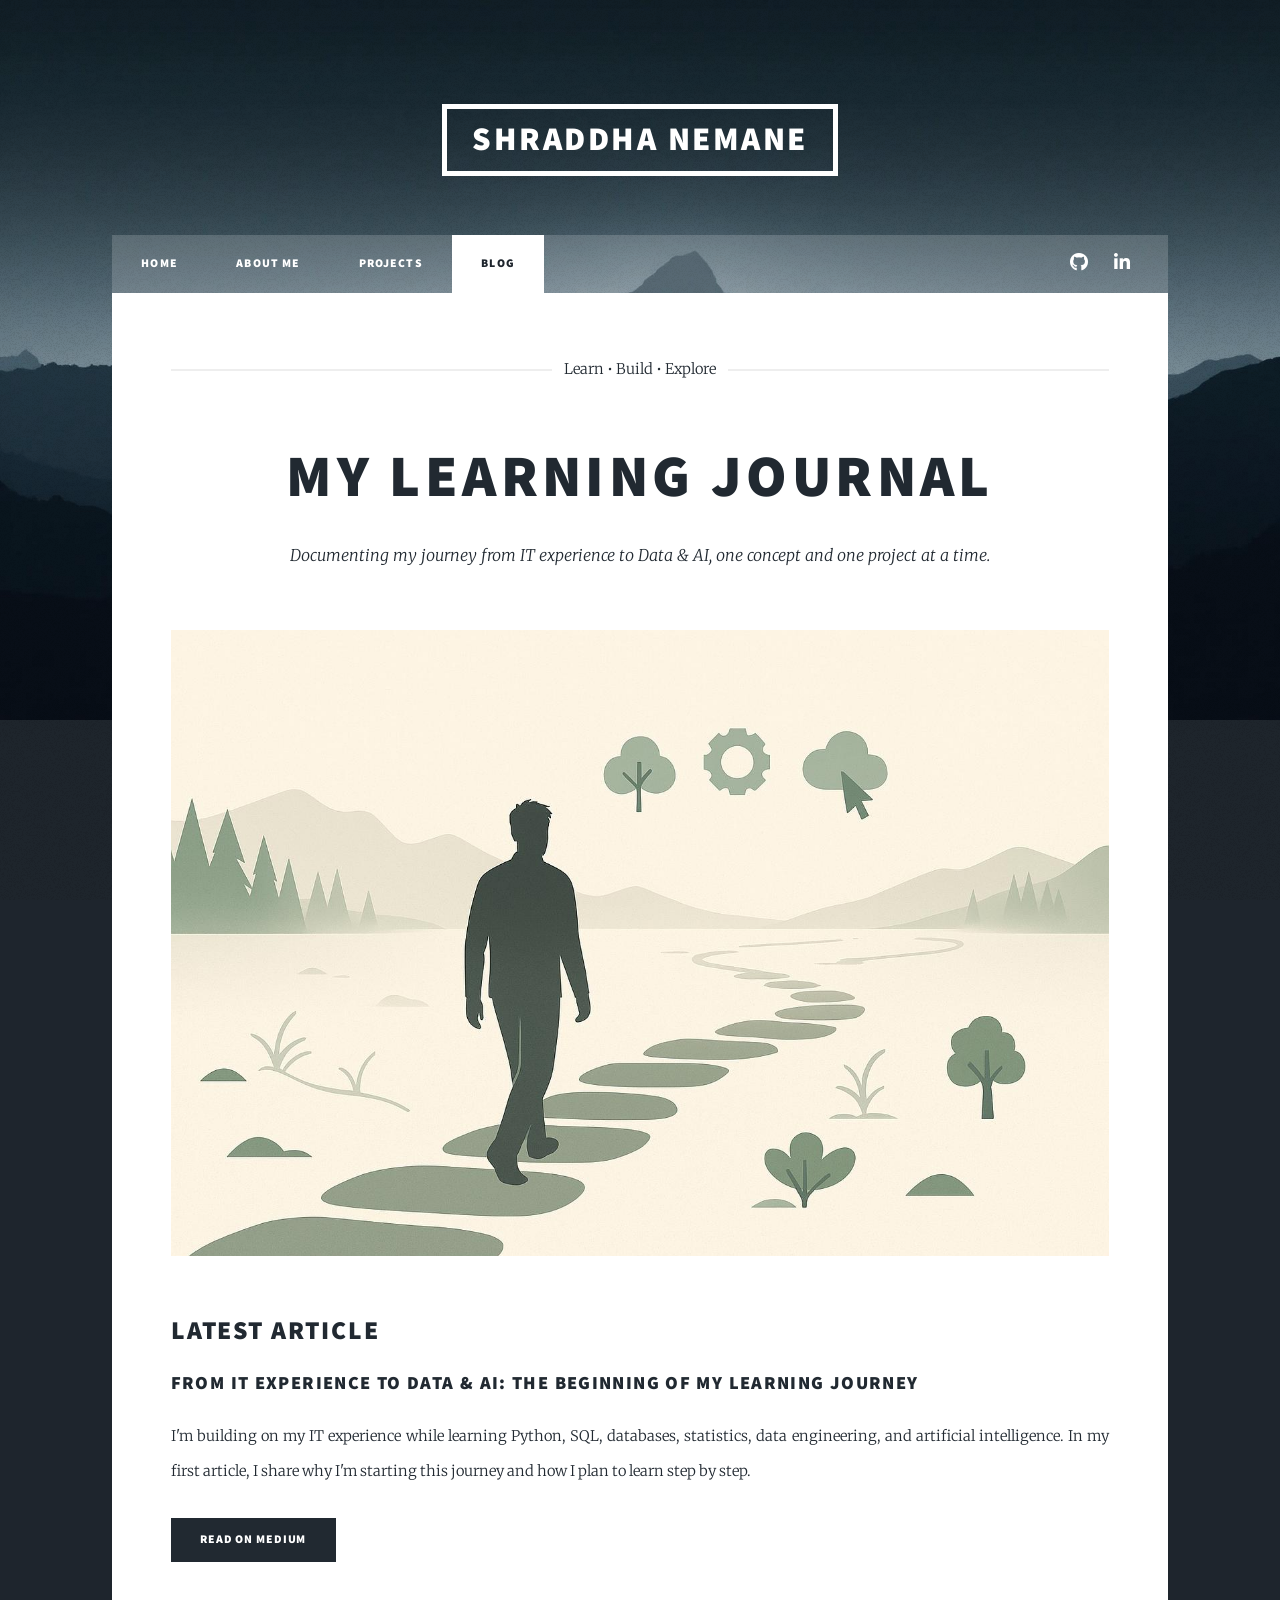
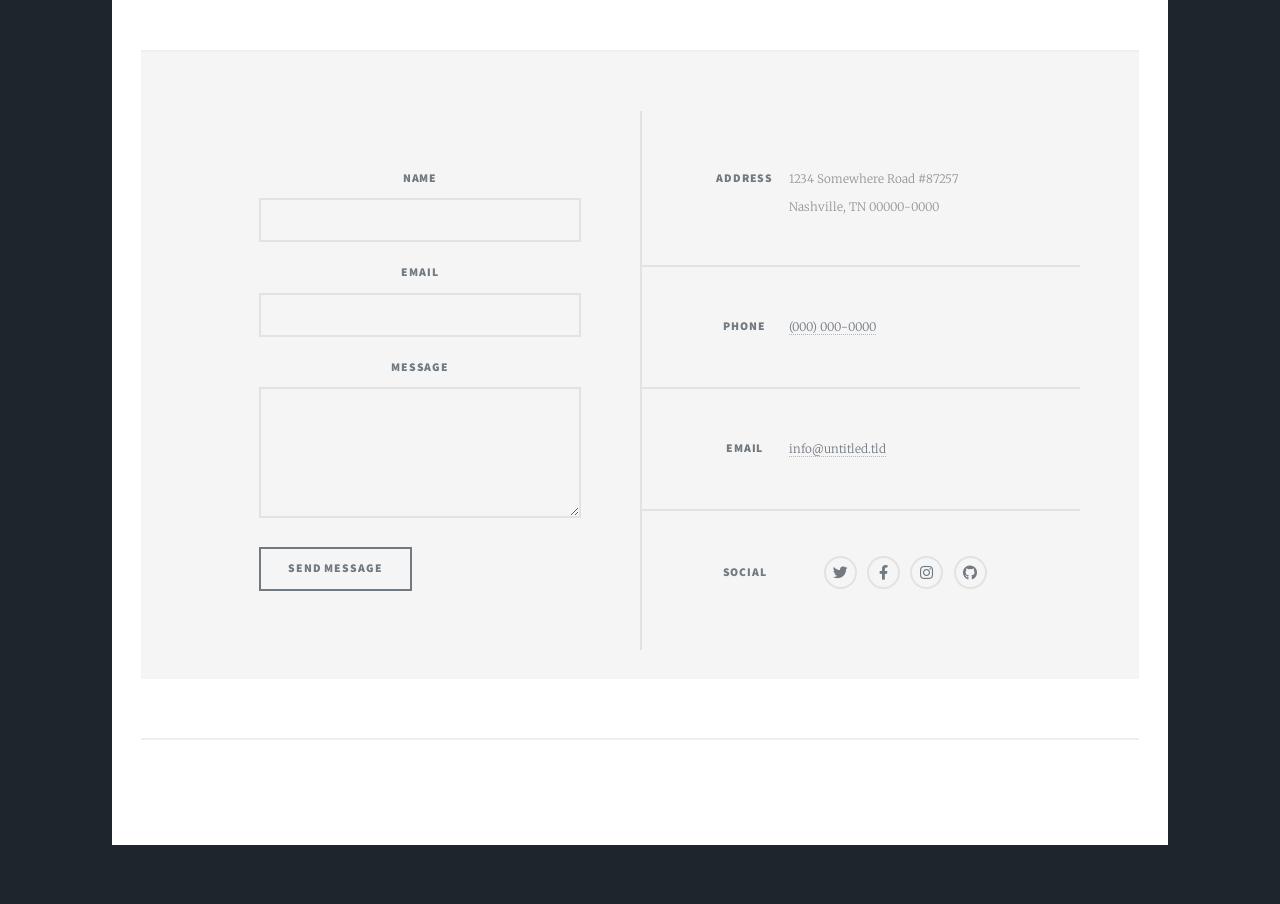
==== commit 9873ee93: "Update blog.html" ====
--- a/blog.html
+++ b/blog.html
@@ -67,7 +67,7 @@
     </header>
 
     <div class="image main">
-        <img src="C:\Users\neman\OneDrive\Desktop\portfolio\images\blog-banner.jpg.jpg" alt="My learning journey in Data and AI" />
+        <img src="images\blog-banner.jpg.jpg" alt="My learning journey in Data and AI" />
     </div>
 
     <h2>Latest Article</h2>
@@ -157,4 +157,4 @@
 			<script src="assets/js/main.js"></script>
 
 	</body>
-</html>+</html>
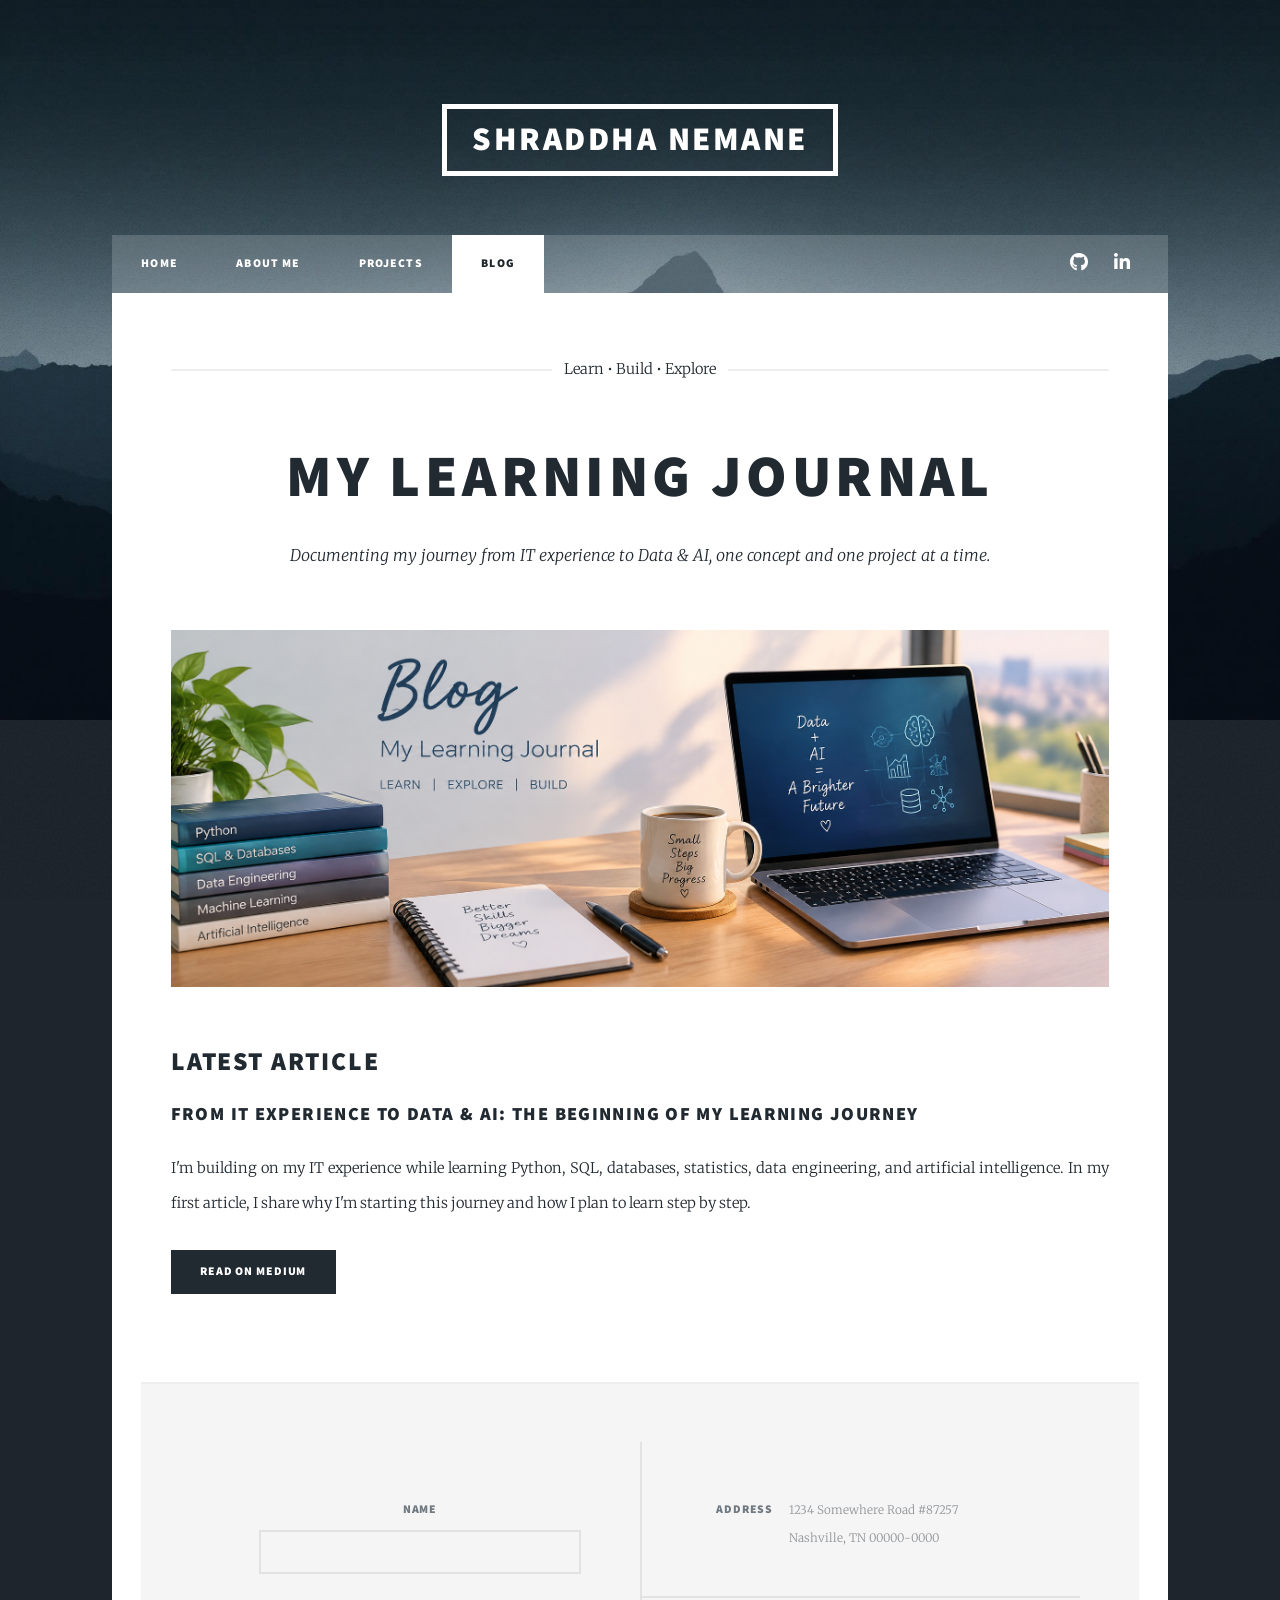
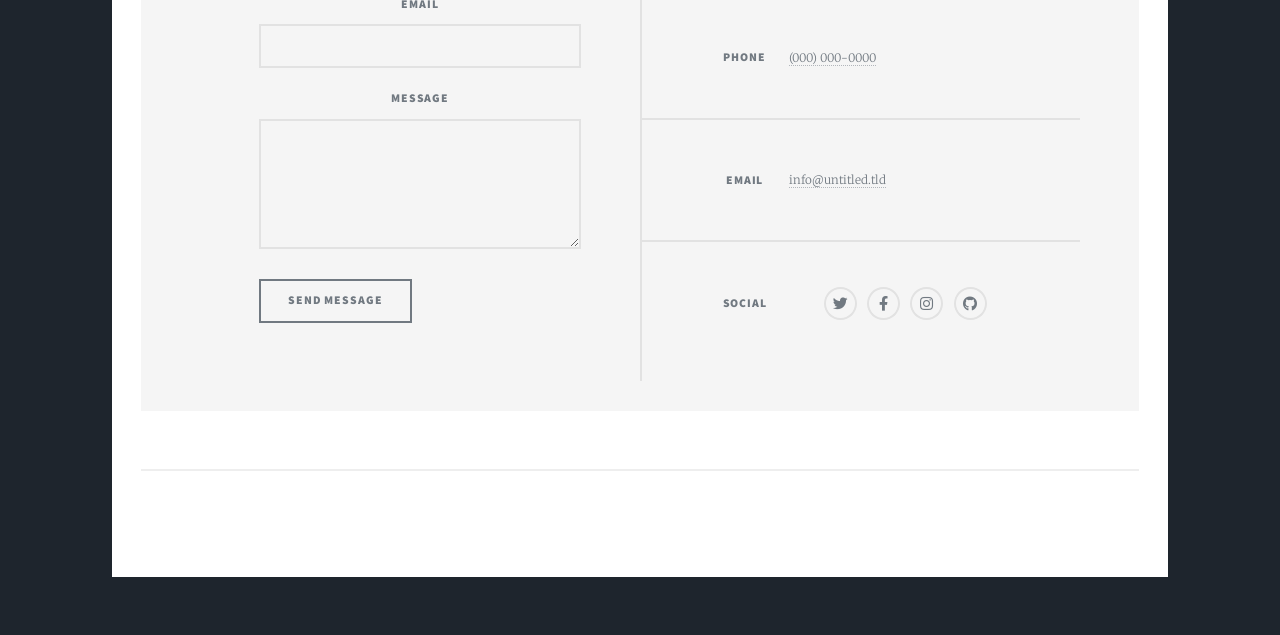
==== commit 81f914fd: "Update blog.html" ====
--- a/blog.html
+++ b/blog.html
@@ -67,7 +67,7 @@
     </header>
 
     <div class="image main">
-        <img src="images\blog-banner.jpg.jpg" alt="My learning journey in Data and AI" />
+        <img src="images\blog-banner.jpg.png" alt="My learning journey in Data and AI" />
     </div>
 
     <h2>Latest Article</h2>
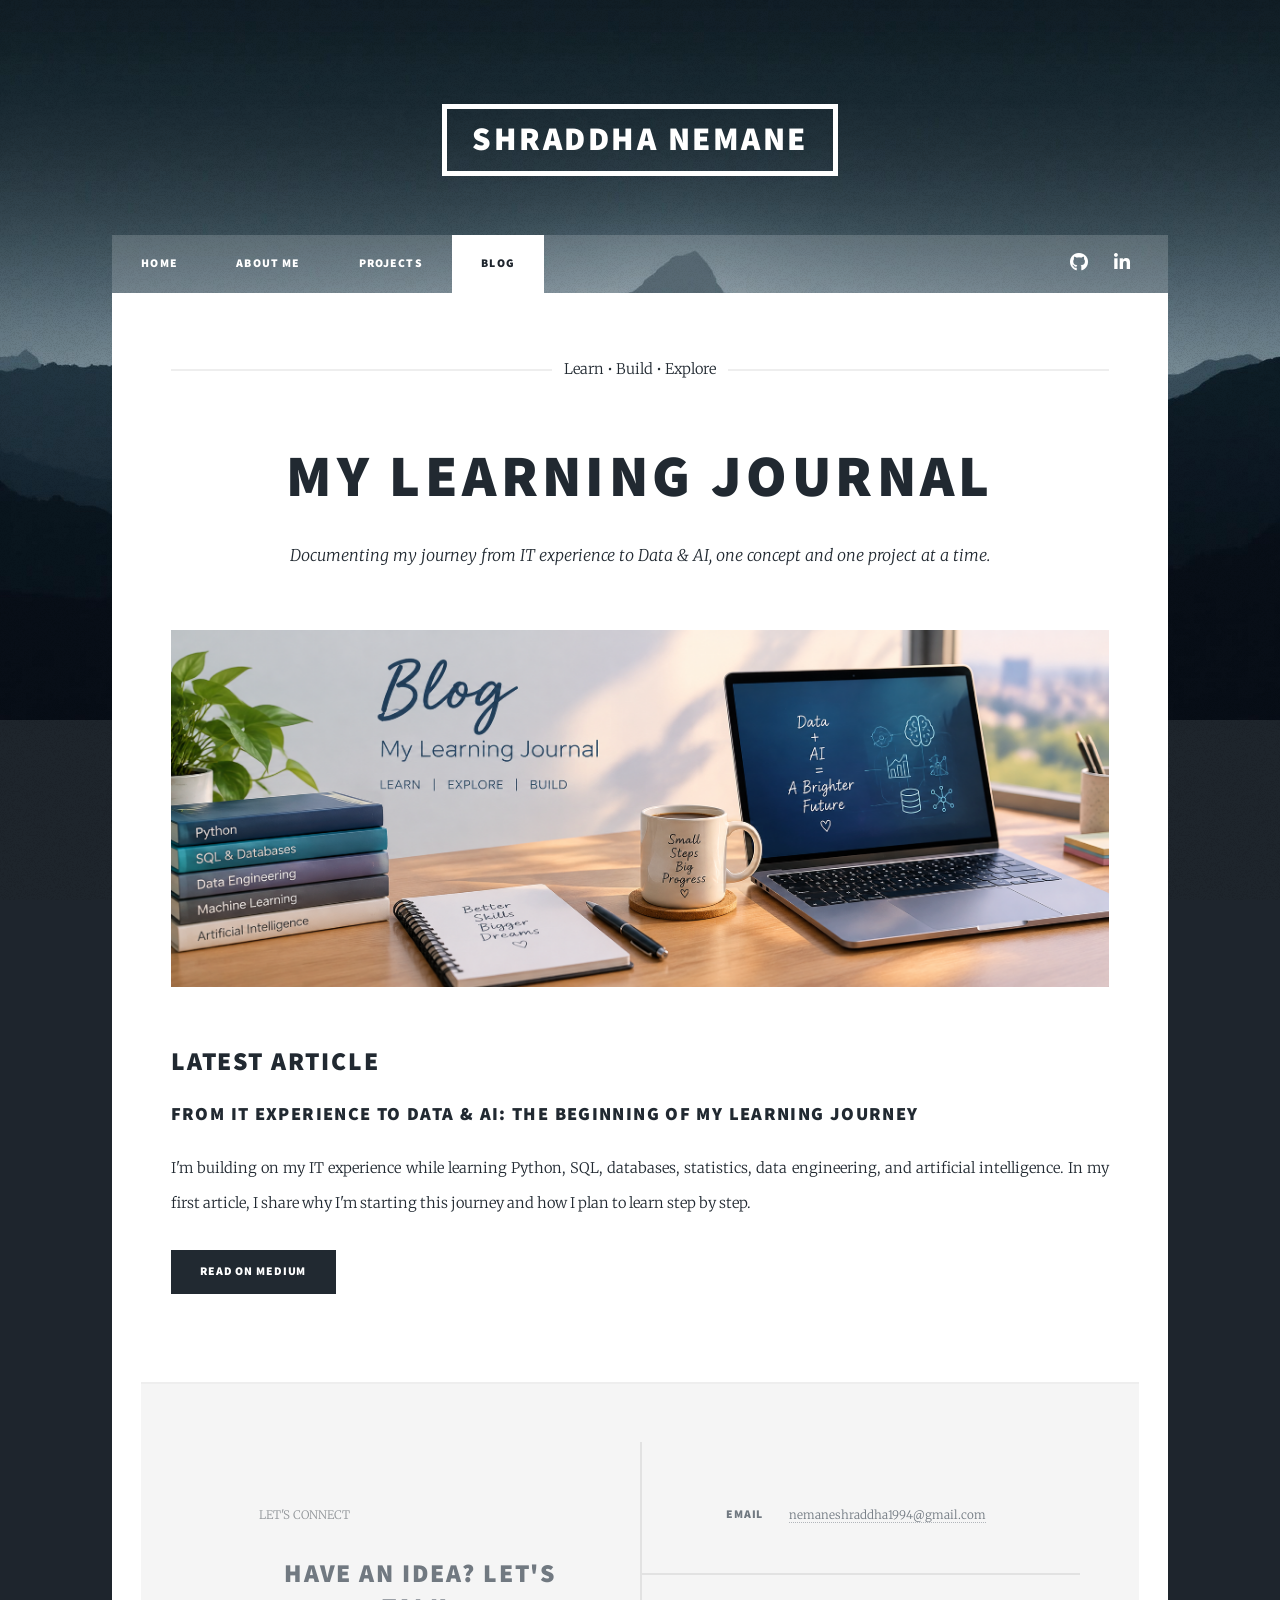
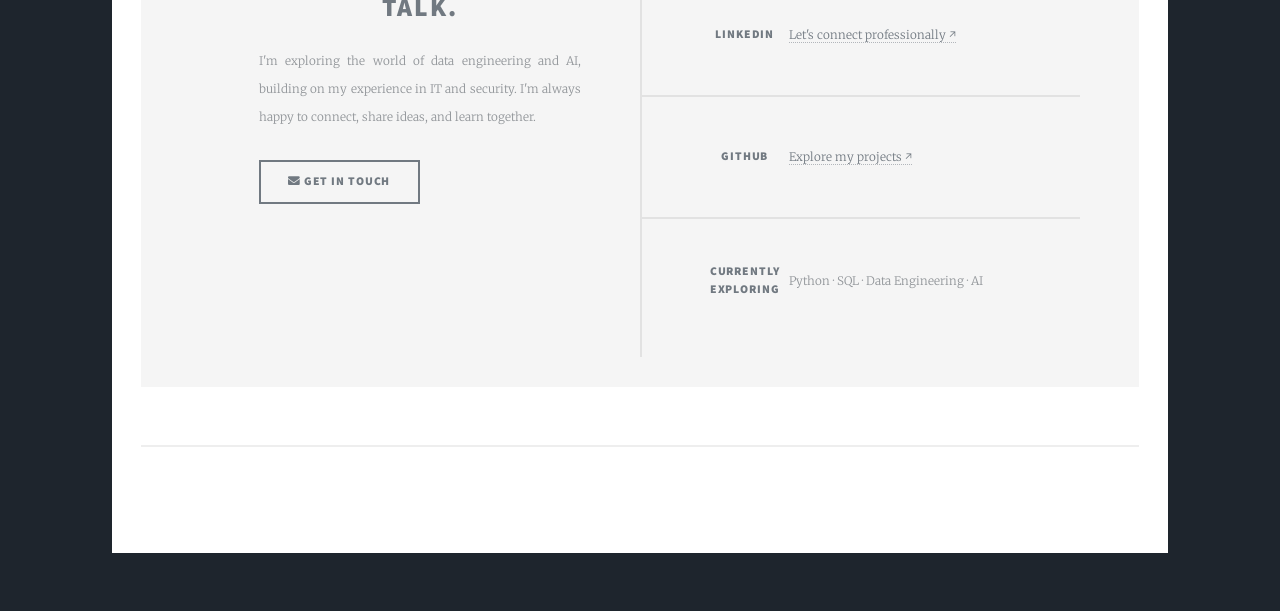
==== commit 8cd5a39f: "Enhance footer with contact details and links Updated footer section with contact information and so" ====
--- a/blog.html
+++ b/blog.html
@@ -91,61 +91,69 @@
 
 </section>
 
-				<!-- Footer -->
-					<footer id="footer">
-						<section>
-							<form method="post" action="#">
-								<div class="fields">
-									<div class="field">
-										<label for="name">Name</label>
-										<input type="text" name="name" id="name" />
-									</div>
-									<div class="field">
-										<label for="email">Email</label>
-										<input type="text" name="email" id="email" />
-									</div>
-									<div class="field">
-										<label for="message">Message</label>
-										<textarea name="message" id="message" rows="3"></textarea>
-									</div>
-								</div>
-								<ul class="actions">
-									<li><input type="submit" value="Send Message" /></li>
-								</ul>
-							</form>
-						</section>
-						<section class="split contact">
-							<section class="alt">
-								<h3>Address</h3>
-								<p>1234 Somewhere Road #87257<br />
-								Nashville, TN 00000-0000</p>
-							</section>
-							<section>
-								<h3>Phone</h3>
-								<p><a href="#">(000) 000-0000</a></p>
-							</section>
-							<section>
-								<h3>Email</h3>
-								<p><a href="#">info@untitled.tld</a></p>
-							</section>
-							<section>
-								<h3>Social</h3>
-								<ul class="icons alt">
-									<li><a href="#" class="icon brands alt fa-twitter"><span class="label">Twitter</span></a></li>
-									<li><a href="#" class="icon brands alt fa-facebook-f"><span class="label">Facebook</span></a></li>
-									<li><a href="#" class="icon brands alt fa-instagram"><span class="label">Instagram</span></a></li>
-									<li><a href="#" class="icon brands alt fa-github"><span class="label">GitHub</span></a></li>
-								</ul>
-							</section>
-						</section>
-					</footer>
+<!-- Footer -->
+<footer id="footer" class="custom-footer">
+    <section class="footer-intro">
+        <p class="footer-label">LET'S CONNECT</p>
+        <h2>Have an idea? Let's talk.</h2>
+        <p>
+            I'm exploring the world of data engineering and AI,
+            building on my experience in IT and security.
+            I'm always happy to connect, share ideas, and learn together.
+        </p>
+        <ul class="actions">
+            <li>
+                <a href="mailto:YOUR_EMAIL@example.com" class="button">
+                    <i class="fas fa-envelope"></i> Get in Touch
+                </a>
+            </li>
+        </ul>
+    </section>
 
-				<!-- Copyright -->
-					<div id="copyright">
-						<ul><li>&copy; Untitled</li><li>Design: <a href="https://html5up.net">HTML5 UP</a></li></ul>
-					</div>
+    <section class="split contact custom-contact">
+        <section>
+            <h3>Email</h3>
+            <p>
+                <a href="mailto:YOUR_EMAIL@example.com">
+                    nemaneshraddha1994@gmail.com
+                </a>
+            </p>
+        </section>
 
-			</div>
+        <section>
+            <h3>LinkedIn</h3>
+            <p>
+                <a href="https://www.linkedin.com/in/shraddha-nemane/" target="_blank"
+                   rel="noopener noreferrer">
+                    Let's connect professionally ↗
+                </a>
+            </p>
+        </section>
+
+        <section>
+            <h3>GitHub</h3>
+            <p>
+                <a href="https://github.com/shraddhanemane" target="_blank"
+                   rel="noopener noreferrer">
+                    Explore my projects ↗
+                </a>
+            </p>
+        </section>
+
+        <section>
+            <h3>Currently exploring</h3>
+            <p>Python · SQL · Data Engineering · AI</p>
+        </section>
+    </section>
+</footer>
+
+<!-- Copyright -->
+<div id="copyright">
+    <ul>
+        <li>&copy; 2026 Shraddha Nemane</li>
+        <li>Built with curiosity &amp; code</li>
+    </ul>
+</div>
 
 		<!-- Scripts -->
 			<script src="assets/js/jquery.min.js"></script>
--- a/assets/css/main.css
+++ b/assets/css/main.css
@@ -4695,4 +4695,144 @@
 
 
 
-
+/* Animated About Me Mind Map */
+.about-mindmap {
+    box-sizing: border-box;
+    padding: 3.5rem 2rem !important;
+    margin: 2rem 0 !important;
+    background: #101d2a;
+    color: #f3f6fa;
+    text-align: center;
+    overflow: hidden;
+    border-radius: 8px;
+    position: relative;
+    background-image:
+        radial-gradient(circle at 50% 0%, #23413f 0, transparent 55%);
+}
+
+.about-mindmap .mindmap-header h2 {
+    color: #ffffff;
+    margin: 0.6rem 0;
+    letter-spacing: 0.05em;
+}
+
+.mindmap-label {
+    color: #63d8bd;
+    font-size: 0.75rem;
+    font-weight: 700;
+    letter-spacing: 0.2em;
+}
+
+.about-mindmap .mindmap-header p {
+    color: #b8c9d6;
+    margin-bottom: 2rem;
+}
+
+.mindmap-grid {
+    display: grid;
+    grid-template-columns: repeat(2, minmax(0, 1fr));
+    gap: 1rem;
+    max-width: 680px;
+    margin: 0 auto;
+}
+
+.mindmap-card {
+    padding: 1.5rem 1rem;
+    border: 1px solid #38505d;
+    border-radius: 10px;
+    background: rgba(24, 42, 56, 0.85);
+    text-align: left;
+    animation: mindmap-float 4s ease-in-out infinite;
+    transition: border-color 0.3s, background 0.3s;
+}
+
+.mindmap-card:hover {
+    border-color: #63d8bd;
+    background: #1b3542;
+}
+
+.mindmap-card:nth-child(2) {
+    animation-delay: 0.5s;
+}
+
+.mindmap-card:nth-child(3) {
+    animation-delay: 1s;
+}
+
+.mindmap-card:nth-child(4) {
+    animation-delay: 1.5s;
+}
+
+.mindmap-icon {
+    display: inline-block;
+    color: #63d8bd;
+    font-size: 1.7rem;
+    margin-bottom: 0.6rem;
+}
+
+.mindmap-card h3 {
+    color: #ffffff;
+    margin: 0 0 0.35rem;
+    font-size: 1.1rem;
+}
+
+.mindmap-card p {
+    color: #85dcca;
+    margin: 0 0 0.5rem;
+    font-size: 0.85rem;
+}
+
+.mindmap-card small {
+    color: #c0ccd5;
+    font-size: 0.8rem;
+}
+
+.mindmap-footer {
+    color: #8ba5b1;
+    font-size: 0.7rem;
+    letter-spacing: 0.12em;
+    margin-top: 2rem;
+}
+
+.pulse-dot {
+    display: inline-block;
+    width: 8px;
+    height: 8px;
+    background: #63d8bd;
+    border-radius: 50%;
+    margin-right: 8px;
+    animation: mindmap-pulse 1.5s ease-in-out infinite;
+}
+
+@keyframes mindmap-float {
+    0%, 100% { transform: translateY(0); }
+    50% { transform: translateY(-5px); }
+}
+
+@keyframes mindmap-pulse {
+    0%, 100% { opacity: 0.45; box-shadow: 0 0 0 0 #63d8bd44; }
+    50% { opacity: 1; box-shadow: 0 0 0 7px #63d8bd00; }
+}
+
+@media screen and (max-width: 600px) {
+    .about-mindmap {
+        padding: 2rem 1rem !important;
+    }
+
+    .mindmap-grid {
+        grid-template-columns: 1fr;
+    }
+
+    .mindmap-card {
+        padding: 1.2rem;
+    }
+}
+
+@media (prefers-reduced-motion: reduce) {
+    .mindmap-card,
+    .pulse-dot {
+        animation: none;
+    }
+}
+
+
